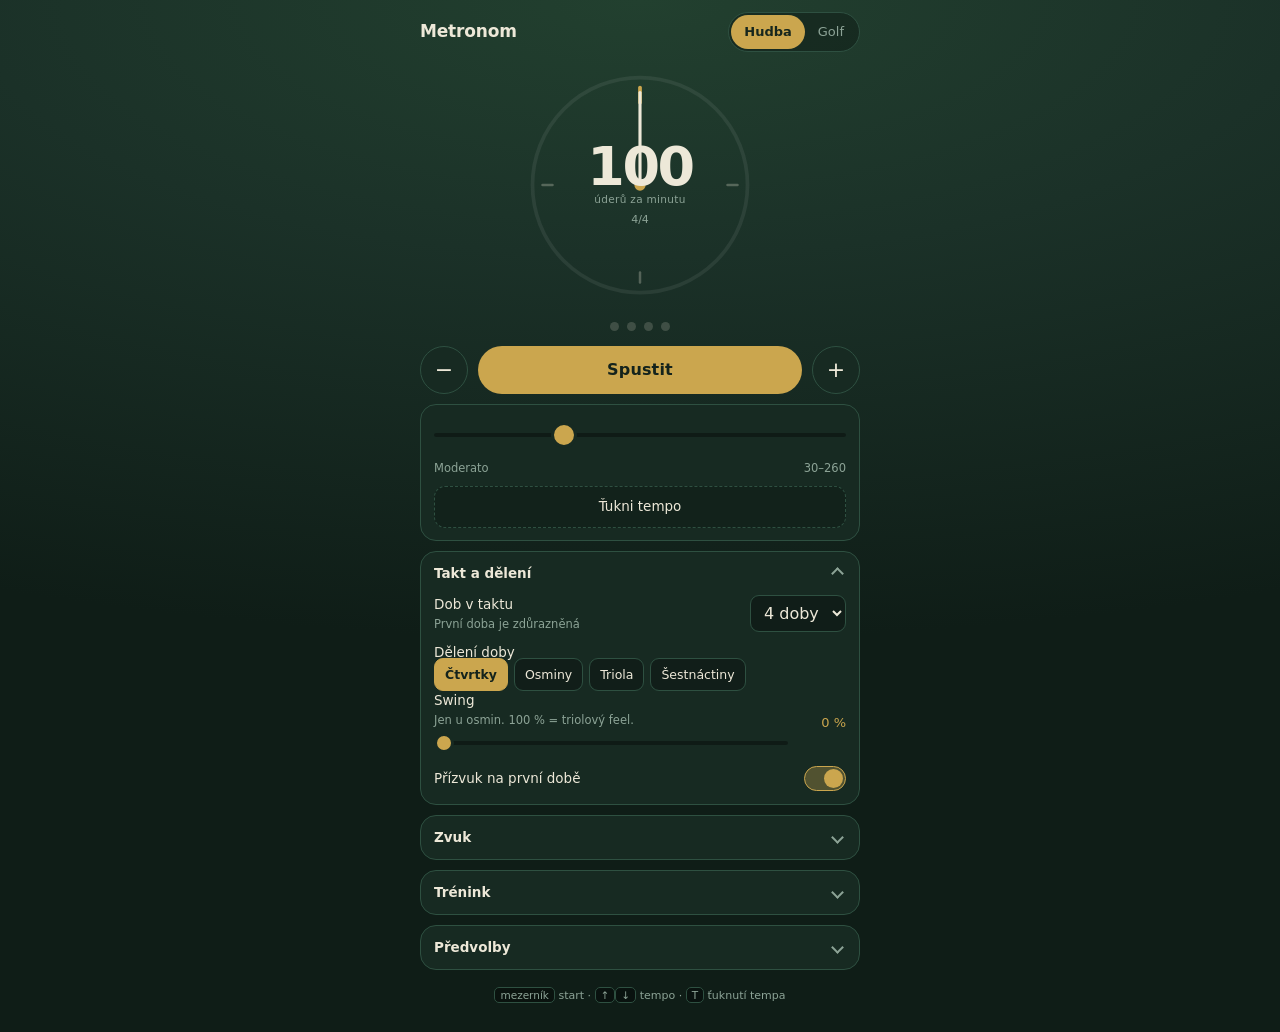
==== index.html @ b5449046 "Add files via upload" ====
<!DOCTYPE html>
<html lang="cs">
<head>
<meta charset="utf-8">
<meta name="viewport" content="width=device-width, initial-scale=1, viewport-fit=cover">
<meta name="theme-color" content="#0F1D17">
<title>Metronom · Hudba a golfový švih</title>

<!-- ulozeni na plochu iPhonu -->
<link rel="manifest" href="./manifest.webmanifest">
<meta name="mobile-web-app-capable" content="yes">
<meta name="apple-mobile-web-app-capable" content="yes">
<meta name="apple-mobile-web-app-status-bar-style" content="black-translucent">
<meta name="apple-mobile-web-app-title" content="Metronom">
<link rel="apple-touch-icon" href="./icon-180.png">
<link rel="icon" href="./icon-192.png" sizes="192x192">
<style>
:root{
  --bg:#0F1D17;
  --bg2:#1B3128;
  --panel:#172A22;
  --panel2:#1F382D;
  --edge:#2E5041;
  --bone:#EDE8D8;
  --muted:#8CA396;
  --brass:#CBA64E;
  --impact:#E2603A;
  --r:16px;
}
*{box-sizing:border-box;-webkit-tap-highlight-color:transparent}
html,body{margin:0;padding:0}
html{background:var(--bg);-webkit-text-size-adjust:100%}
body{
  min-height:100dvh;
  background-color:var(--bg);
  background-image:radial-gradient(130% 62% at 50% 0%, #22402F 0%, var(--bg2) 40%, var(--bg) 100%);
  background-repeat:no-repeat;
  color:var(--bone);
  font-family:"Avenir Next","Segoe UI",Inter,system-ui,-apple-system,sans-serif;
  font-size:15px;line-height:1.4;
  padding:max(12px, env(safe-area-inset-top)) 14px calc(28px + env(safe-area-inset-bottom));
}
main{max-width:440px;margin:0 auto}
h1{font-size:17px;font-weight:600;letter-spacing:-.01em;margin:0}
h2{font-size:14px;font-weight:600;margin:0}
p{margin:0}
button{font:inherit;color:inherit;border:0;background:none;cursor:pointer}
:focus-visible{outline:2px solid var(--brass);outline-offset:3px;border-radius:6px}
[hidden]{display:none !important}

/* header + mode switch */
header{display:flex;align-items:center;justify-content:space-between;gap:10px;margin-bottom:8px}
.modes{display:flex;background:rgba(0,0,0,.28);border:1px solid var(--edge);border-radius:999px;padding:2px}
.modes button{padding:7px 13px;min-height:34px;border-radius:999px;font-size:13px;color:var(--muted);transition:color .15s}
.modes button[aria-selected="true"]{background:var(--brass);color:#16261D;font-weight:600}

/* dial */
.dial{position:relative;width:min(58vw,232px);aspect-ratio:1/1;margin:0 auto}
.dial svg{position:absolute;inset:0;width:100%;height:100%;overflow:visible}
.readout{position:absolute;inset:0;display:flex;flex-direction:column;align-items:center;justify-content:center;text-align:center;gap:1px;padding:0 13%}
#bigNum{font-size:clamp(38px,12.5vw,54px);font-weight:700;letter-spacing:-.045em;line-height:.92;font-variant-numeric:tabular-nums}
#bigLabel{font-size:10.5px;color:var(--muted);letter-spacing:.03em;line-height:1.25}
#bigNote{font-size:11px;color:var(--muted);margin-top:5px;min-height:1.3em;font-variant-numeric:tabular-nums}
.ring-bg{fill:none;stroke:rgba(255,255,255,.07);stroke-width:3}
.ring-fill{fill:none;stroke:var(--brass);stroke-width:3;stroke-linecap:round;opacity:.85}
.tickline{stroke:rgba(237,232,216,.28);stroke-width:2;stroke-linecap:round}
.tickline.on{stroke:var(--brass);stroke-width:3}
.hand{stroke:var(--bone);stroke-width:2.5;stroke-linecap:round}
.hub{fill:var(--brass)}
.pulse{fill:var(--brass);opacity:0}
.pulse.hit{animation:flash .34s ease-out}
@keyframes flash{from{opacity:.20}to{opacity:0}}
@media (prefers-reduced-motion: reduce){.pulse.hit{animation:none}}

/* beat dots */
.dots{display:flex;justify-content:center;gap:8px;margin:12px 0 0;min-height:10px;flex-wrap:wrap}
.dot{width:9px;height:9px;border-radius:50%;background:rgba(237,232,216,.18);transition:background .08s,transform .08s}
.dot.on{background:var(--bone);transform:scale(1.3)}
.dot.first.on{background:var(--brass)}
.gdots{display:flex;justify-content:center;gap:16px;margin:12px 0 0}
.gdot{display:flex;flex-direction:column;align-items:center;gap:5px;font-size:10.5px;color:var(--muted)}
.gdot i{width:9px;height:9px;border-radius:50%;background:rgba(237,232,216,.18);transition:transform .08s,background .08s}
.gdot.on i{transform:scale(1.4)}
.gdot:nth-child(1).on i{background:var(--bone)}
.gdot:nth-child(2).on i{background:var(--brass)}
.gdot:nth-child(3).on i{background:var(--impact)}
.ratiobar{display:flex;height:5px;border-radius:99px;overflow:hidden;background:rgba(0,0,0,.3);margin:12px 0 0}
.ratiobar span:first-child{background:var(--brass)}
.ratiobar span:last-child{background:var(--impact)}

/* transport */
.transport{display:flex;align-items:center;gap:10px;margin:14px 0 0}
.step{flex:0 0 48px;height:48px;border-radius:50%;background:var(--panel);border:1px solid var(--edge);font-size:22px;display:flex;align-items:center;justify-content:center;line-height:1}
.step:active{background:var(--panel2)}
.play{flex:1;height:48px;border-radius:999px;background:var(--brass);color:#14231C;font-weight:700;font-size:16px;letter-spacing:.01em}
.play.on{background:var(--panel);color:var(--bone);border:1px solid var(--edge)}
.play:active{transform:scale(.985)}

/* controls */
.card{background:var(--panel);border:1px solid var(--edge);border-radius:var(--r);padding:12px 13px;margin-top:10px}
.row{display:flex;align-items:center;justify-content:space-between;gap:12px}
.row + .row{margin-top:11px}
.lbl{font-size:13.5px}
.hint{font-size:11.5px;color:var(--muted);margin-top:2px;line-height:1.3}
.val{font-size:13px;color:var(--brass);font-variant-numeric:tabular-nums;min-width:46px;text-align:right}
input[type=range]{-webkit-appearance:none;appearance:none;width:100%;height:24px;background:transparent;accent-color:var(--brass);margin:2px 0 0}
input[type=range]::-webkit-slider-runnable-track{height:4px;border-radius:99px;background:rgba(0,0,0,.35)}
input[type=range]::-webkit-slider-thumb{-webkit-appearance:none;width:20px;height:20px;border-radius:50%;background:var(--brass);margin-top:-8px;border:3px solid var(--panel)}
input[type=range]::-moz-range-track{height:4px;border-radius:99px;background:rgba(0,0,0,.35)}
input[type=range]::-moz-range-thumb{width:18px;height:18px;border:3px solid var(--panel);border-radius:50%;background:var(--brass)}
#bpmRange{height:32px}
#bpmRange::-webkit-slider-thumb{width:26px;height:26px;margin-top:-11px}
.stack{display:flex;flex-direction:column;gap:1px;flex:1;min-width:0}
select,input[type=text],input[type=number]{
  background:rgba(0,0,0,.3);border:1px solid var(--edge);color:var(--bone);
  border-radius:9px;padding:7px 9px;font:inherit;font-size:16px;max-width:148px
}
.tap{width:100%;height:42px;border-radius:11px;border:1px dashed var(--edge);background:rgba(0,0,0,.18);font-size:13.5px;color:var(--bone);margin-top:10px}
.tap:active{background:rgba(0,0,0,.35)}
.chips{display:flex;flex-wrap:wrap;gap:7px}
.chip{padding:7px 11px;border-radius:999px;background:rgba(0,0,0,.28);border:1px solid var(--edge);font-size:12.5px}
.chip.sel{background:var(--brass);color:#14231C;border-color:var(--brass);font-weight:600}
.chip .x{color:var(--muted);margin-left:6px}
.seg{display:flex;gap:6px;flex-wrap:wrap}
.seg button{padding:7px 10px;border-radius:9px;background:rgba(0,0,0,.28);border:1px solid var(--edge);font-size:12.5px}
.seg button[aria-pressed="true"]{background:var(--brass);color:#14231C;border-color:var(--brass);font-weight:600}
.sw::before{content:"";position:absolute;inset:-11px -10px}
.sw{position:relative;flex:0 0 42px;height:25px;border-radius:99px;background:rgba(0,0,0,.4);border:1px solid var(--edge);transition:background .15s}
.sw::after{content:"";position:absolute;top:2px;left:2px;width:19px;height:19px;border-radius:50%;background:var(--muted);transition:transform .15s,background .15s}
.sw[aria-pressed="true"]{background:rgba(203,166,78,.32);border-color:var(--brass)}
.sw[aria-pressed="true"]::after{transform:translateX(17px);background:var(--brass)}
details{background:var(--panel);border:1px solid var(--edge);border-radius:var(--r);margin-top:10px;overflow:hidden}
summary{list-style:none;padding:12px 13px;font-size:13.5px;font-weight:600;display:flex;align-items:center;justify-content:space-between;cursor:pointer}
summary::-webkit-details-marker{display:none}
summary::after{content:"";width:7px;height:7px;border-right:2px solid var(--muted);border-bottom:2px solid var(--muted);transform:rotate(45deg);margin-right:4px;transition:transform .2s}
details[open] summary::after{transform:rotate(-135deg)}
.body{padding:0 13px 13px}
footer{margin-top:18px;font-size:11px;color:var(--muted);line-height:1.5;text-align:center}
kbd{background:rgba(0,0,0,.35);border:1px solid var(--edge);border-radius:5px;padding:1px 5px;font-size:10.5px;font-family:inherit}

/* krátké displeje (iPhone SE/mini) */
@media (max-height:720px){
  .dial{width:min(50vw,190px)}
  #bigNum{font-size:clamp(34px,11vw,44px)}
  .transport{margin-top:12px}
  .step{flex:0 0 44px;height:44px;font-size:20px}
  .play{height:44px;font-size:15px}
}
@media (min-width:520px){
  .dial{width:250px}
}
</style>
</head>
<body>
<main>
  <header>
    <h1>Metronom</h1>
    <div class="modes" role="tablist" aria-label="Režim">
      <button id="mMusic" role="tab" aria-selected="true">Hudba</button>
      <button id="mGolf" role="tab" aria-selected="false">Golf</button>
    </div>
  </header>

  <div class="dial">
    <svg viewBox="0 0 200 200" aria-hidden="true">
      <circle class="pulse" id="pulse" cx="100" cy="100" r="96"></circle>
      <circle class="ring-bg" cx="100" cy="100" r="86"></circle>
      <path class="ring-fill" id="ringFill" d=""></path>
      <g id="ticks"></g>
      <line class="hand" id="hand" x1="100" y1="100" x2="100" y2="26"></line>
      <circle class="hub" cx="100" cy="100" r="4.5"></circle>
    </svg>
    <div class="readout">
      <div id="bigNum">100</div>
      <div id="bigLabel">úderů za minutu</div>
      <div id="bigNote"></div>
    </div>
  </div>

  <div class="dots" id="dots"></div>

  <div class="gdots" id="gdots" hidden>
    <div class="gdot" data-g="0"><i></i>Start</div>
    <div class="gdot" data-g="1"><i></i>Vrchol</div>
    <div class="gdot" data-g="2"><i></i>Úder</div>
  </div>
  <div class="ratiobar" id="ratiobar" hidden><span style="flex:3"></span><span style="flex:1"></span></div>

  <div class="transport">
    <button class="step" id="minus" aria-label="Zpomalit">−</button>
    <button class="play" id="play">Spustit</button>
    <button class="step" id="plus" aria-label="Zrychlit">+</button>
  </div>

  <!-- ============ HUDBA ============ -->
  <div id="musicPanel">
    <div class="card">
      <input type="range" id="bpmRange" min="30" max="260" value="100" aria-label="Tempo">
      <div class="row" style="margin-top:2px">
        <span class="hint" id="tempoName">Andante</span>
        <span class="hint">30–260</span>
      </div>
      <button class="tap" id="tapBtn">Ťukni tempo</button>
    </div>

    <details open>
      <summary>Takt a dělení</summary>
      <div class="body">
        <div class="row">
          <div class="stack"><span class="lbl">Dob v taktu</span><span class="hint">První doba je zdůrazněná</span></div>
          <select id="beats"></select>
        </div>
        <div class="row">
          <div class="stack"><span class="lbl">Dělení doby</span></div>
        </div>
        <div class="seg" id="subSeg" style="margin-top:-4px">
          <button data-sub="1" aria-pressed="true">Čtvrtky</button>
          <button data-sub="2" aria-pressed="false">Osminy</button>
          <button data-sub="3" aria-pressed="false">Triola</button>
          <button data-sub="4" aria-pressed="false">Šestnáctiny</button>
        </div>
        <div class="row">
          <div class="stack">
            <span class="lbl">Swing</span>
            <span class="hint">Jen u osmin. 100 % = triolový feel.</span>
            <input type="range" id="swing" min="0" max="100" value="0">
          </div>
          <span class="val" id="swingVal">0 %</span>
        </div>
        <div class="row">
          <div class="stack"><span class="lbl">Přízvuk na první době</span></div>
          <button class="sw" id="accent" aria-pressed="true" aria-label="Přízvuk"></button>
        </div>
      </div>
    </details>

    <details>
      <summary>Zvuk</summary>
      <div class="body">
        <div class="row">
          <div class="stack"><span class="lbl">Nástroj</span></div>
          <select id="sound">
            <option value="wood">Dřívko</option>
            <option value="beep">Pípnutí</option>
            <option value="tick">Tik</option>
            <option value="cowbell">Zvonec</option>
            <option value="puls">Měkký puls</option>
          <option value="tour">Tour tempo</option>
          </select>
        </div>
        <div class="row">
          <div class="stack"><span class="lbl">Hlasitost</span>
            <input type="range" id="vol" min="0" max="100" value="80"></div>
          <span class="val" id="volVal">80 %</span>
        </div>
        <div class="row">
          <div class="stack"><span class="lbl">Vibrace na dobu</span><span class="hint">Funguje jen na některých telefonech</span></div>
          <button class="sw" id="vibrate" aria-pressed="false" aria-label="Vibrace"></button>
        </div>
        <div class="row">
          <div class="stack"><span class="lbl">Nechat displej svítit</span></div>
          <button class="sw" id="wake" aria-pressed="true" aria-label="Displej"></button>
        </div>
      </div>
    </details>

    <details>
      <summary>Trénink</summary>
      <div class="body">
        <div class="row">
          <div class="stack"><span class="lbl">Postupné zrychlování</span>
            <span class="hint" id="trainerHint">+5 BPM každé 4 takty, max 180</span></div>
          <button class="sw" id="trainerOn" aria-pressed="false" aria-label="Zrychlování"></button>
        </div>
        <div class="row">
          <div class="stack"><span class="hint">Přidat BPM</span>
            <input type="range" id="trStep" min="1" max="20" value="5"></div>
          <span class="val" id="trStepVal">+5</span>
        </div>
        <div class="row">
          <div class="stack"><span class="hint">Po kolika taktech</span>
            <input type="range" id="trBars" min="1" max="16" value="4"></div>
          <span class="val" id="trBarsVal">4</span>
        </div>
        <div class="row">
          <div class="stack"><span class="hint">Strop tempa</span>
            <input type="range" id="trMax" min="40" max="260" value="180"></div>
          <span class="val" id="trMaxVal">180</span>
        </div>
        <hr style="border:0;border-top:1px solid var(--edge);margin:16px 0">
        <div class="row">
          <div class="stack"><span class="lbl">Tiché takty</span>
            <span class="hint" id="silHint">Zní 2 takty, pak 2 takty ticho</span></div>
          <button class="sw" id="silentOn" aria-pressed="false" aria-label="Tiché takty"></button>
        </div>
        <div class="row">
          <div class="stack"><span class="hint">Znějících taktů</span>
            <input type="range" id="silPlay" min="1" max="8" value="2"></div>
          <span class="val" id="silPlayVal">2</span>
        </div>
        <div class="row">
          <div class="stack"><span class="hint">Tichých taktů</span>
            <input type="range" id="silMute" min="1" max="8" value="2"></div>
          <span class="val" id="silMuteVal">2</span>
        </div>
        <hr style="border:0;border-top:1px solid var(--edge);margin:16px 0">
        <div class="row">
          <div class="stack"><span class="lbl">Nádech před startem</span>
            <span class="hint">Takty navíc, než se spustí trénink</span>
            <input type="range" id="countIn" min="0" max="4" value="0"></div>
          <span class="val" id="countInVal">0</span>
        </div>
      </div>
    </details>

    <details>
      <summary>Předvolby</summary>
      <div class="body">
        <div class="chips" id="musicPresets"></div>
        <div class="row" style="margin-top:14px">
          <input type="text" id="presetName" placeholder="Název předvolby" style="max-width:none;flex:1">
          <button class="chip" id="savePreset">Uložit</button>
        </div>
        <p class="hint" id="storeHint" style="margin-top:10px"></p>
      </div>
    </details>
  </div>

  <!-- ============ GOLF ============ -->
  <div id="golfPanel" hidden>
    <div class="card">
      <p class="hint" style="margin-bottom:12px">
        Tři tóny: <b style="color:var(--bone)">start</b> nápřahu, <b style="color:var(--brass)">vrchol</b> a <b style="color:var(--impact)">úder</b> do míčku.
        Hráči na PGA Tour drží poměr nápřahu k dopadu zhruba 3:1 — čísla níž jsou snímky z videa při 30 fps.
      </p>
      <div class="seg" id="golfPresets"></div>
    </div>

    <div class="card">
      <div class="row">
        <div class="stack"><span class="lbl">Poměr nápřah : dopad</span>
          <span class="hint">3:1 na plný švih, 2:1 na krátkou hru</span></div>
        <select id="gRatio">
          <option value="3">3 : 1</option>
          <option value="2.5">2,5 : 1</option>
          <option value="2">2 : 1</option>
          <option value="1.733">1,73 : 1 — jako v ukázce</option>
        </select>
      </div>
      <div class="row">
        <div class="stack"><span class="lbl">Délka nápřahu</span>
          <span class="hint">Ve snímcích při 30 fps</span>
          <input type="range" id="gBack" min="12" max="36" value="24"></div>
        <span class="val" id="gBackVal">24</span>
      </div>
      <div class="row">
        <div class="stack"><span class="lbl">Pauza mezi švihy</span>
          <input type="range" id="gGap" min="6" max="60" value="14"></div>
        <span class="val" id="gGapVal">1,4 s</span>
      </div>
      <div class="row">
        <div class="stack"><span class="lbl">Dva tiky před švihem</span>
          <span class="hint">Ať víš, že to za chvíli jede</span></div>
        <button class="sw" id="gPrep" aria-pressed="false" aria-label="Tiky před švihem"></button>
      </div>
      <div class="row">
        <div class="stack"><span class="lbl">Hlasitost</span>
          <input type="range" id="gVol" min="0" max="100" value="85"></div>
        <span class="val" id="gVolVal">85 %</span>
      </div>
    </div>

    <div class="card">
      <div class="row">
        <div class="stack"><span class="lbl">Odswihnuto</span><span class="hint">Počítadlo opakování</span></div>
        <span class="val" id="repCount" style="font-size:20px">0</span>
      </div>
      <button class="tap" id="resetReps" style="margin-top:12px">Vynulovat počítadlo</button>
    </div>
  </div>

  <footer>
    <kbd>mezerník</kbd> start · <kbd>↑</kbd><kbd>↓</kbd> tempo · <kbd>T</kbd> ťuknutí tempa
  </footer>
</main>

<script>
"use strict";

/* ---------------- stav ---------------- */
const S = {
  mode:"music",
  bpm:100, beats:4, sub:1, swing:0, accent:true,
  sound:"wood", volume:.8, vibrate:false, wake:true,
  trainerOn:false, trStep:5, trBars:4, trMax:180,
  silentOn:false, silPlay:2, silMute:2, countIn:0,
  golf:{ back:24, ratio:3, gap:1.4, prep:false, volume:.85 }
};

const $ = id => document.getElementById(id);

/* ---------------- úložiště (s pádem do paměti) ---------------- */
const mem = {};
let storagePersistent = false;
const store = {
  async get(k){
    try{ const r = await window.storage.get(k); storagePersistent = true; return r ? JSON.parse(r.value) : null; }
    catch(e){ return (k in mem) ? mem[k] : null; }
  },
  async set(k,v){
    try{ await window.storage.set(k, JSON.stringify(v)); storagePersistent = true; }
    catch(e){ mem[k] = v; }
  }
};

/* ---------------- audio ---------------- */
let ctx=null, master=null, noiseBuf=null;
function ensureAudio(){
  if(!ctx){
    const AC = window.AudioContext || window.webkitAudioContext;
    ctx = new AC();
    master = ctx.createGain();
    master.gain.value = 1;
    master.connect(ctx.destination);
  }
  if(ctx.state === "suspended") ctx.resume();
}
function getNoise(){
  if(noiseBuf) return noiseBuf;
  const len = Math.floor(ctx.sampleRate * .3);
  noiseBuf = ctx.createBuffer(1, len, ctx.sampleRate);
  const d = noiseBuf.getChannelData(0);
  for(let i=0;i<len;i++) d[i] = Math.random()*2-1;
  return noiseBuf;
}
function voice(t, o){
  const gain = o.gain;
  if(gain <= 0.0005) return;
  if(o.freq){
    const g = ctx.createGain();
    g.gain.setValueAtTime(0.0001, t);
    g.gain.exponentialRampToValueAtTime(gain, t + .004);
    g.gain.exponentialRampToValueAtTime(0.0001, t + o.dur);
    g.connect(master);
    const osc = ctx.createOscillator();
    osc.type = o.type || "sine";
    osc.frequency.setValueAtTime(o.freq, t);
    if(o.bend) osc.frequency.exponentialRampToValueAtTime(o.freq*o.bend, t + o.dur);
    osc.connect(g); osc.start(t); osc.stop(t + o.dur + .03);
    if(o.freq2){
      const o2 = ctx.createOscillator();
      o2.type = o.type || "sine";
      o2.frequency.setValueAtTime(o.freq2, t);
      o2.connect(g); o2.start(t); o2.stop(t + o.dur + .03);
    }
  }
  if(o.click){
    const n = ctx.createBufferSource(); n.buffer = getNoise();
    const bp = ctx.createBiquadFilter();
    bp.type = "bandpass"; bp.frequency.value = o.clickFreq || 2000; bp.Q.value = o.q || 5;
    const ng = ctx.createGain();
    ng.gain.setValueAtTime(gain * o.click, t);
    ng.gain.exponentialRampToValueAtTime(0.0001, t + (o.clickDur || .03));
    n.connect(bp); bp.connect(ng); ng.connect(master);
    n.start(t); n.stop(t + .09);
  }
}
/* Tour Tempo tóny: C4 / Eb4 / F4 — spektrum i obálka změřené z nahrávky */
const TT = {C4:261.6, Eb4:311.1, F4:349.2};
const KITS = {
  wood:{
    accent:{freq:1500,dur:.055,type:"triangle",click:.85,clickFreq:2400,q:4},
    beat:  {freq:1050,dur:.05, type:"triangle",click:.6, clickFreq:1700,q:4},
    sub:   {freq:1050,dur:.028,type:"triangle",click:.28,clickFreq:1700,q:4}
  },
  beep:{
    accent:{freq:1760,dur:.075,type:"sine",click:0},
    beat:  {freq:1175,dur:.06, type:"sine",click:0},
    sub:   {freq:1175,dur:.035,type:"sine",click:0}
  },
  tick:{
    accent:{dur:.03,click:1.6,clickFreq:6000,q:2,clickDur:.035},
    beat:  {dur:.03,click:1.1,clickFreq:4200,q:2,clickDur:.03},
    sub:   {dur:.02,click:.5, clickFreq:4200,q:2,clickDur:.02}
  },
  cowbell:{
    accent:{freq:835,freq2:560,dur:.10,type:"square",click:.2,clickFreq:3000},
    beat:  {freq:660,freq2:445,dur:.08,type:"square",click:.12,clickFreq:3000},
    sub:   {freq:660,freq2:445,dur:.035,type:"square",click:0}
  },
  puls:{
    accent:{freq:220,dur:.13,type:"sine",bend:.7,click:.15,clickFreq:900},
    beat:  {freq:165,dur:.11,type:"sine",bend:.75,click:0},
    sub:   {freq:165,dur:.05,type:"sine",click:0}
  }
};
const LEVEL_GAIN = {accent:1, beat:.62, sub:.3};
const TT_LEVEL = {accent:{f:TT.F4,g:1}, beat:{f:TT.C4,g:.8}, sub:{f:TT.Eb4,g:.34,d:.16}};
function playTick(level, t){
  if(S.sound === "tour"){
    const p = TT_LEVEL[level];
    tourTone(t, p.f, p.g * S.volume, p.d);
    return;
  }
  const kit = KITS[S.sound] || KITS.wood;
  const p = Object.assign({}, kit[level]);
  p.gain = LEVEL_GAIN[level] * S.volume;
  voice(t, p);
}
const TT_DUR = .32;
let ttWave = null, ttCurveCache = {};
function getTtWave(){
  if(ttWave) return ttWave;
  const amps = [0, 1, .35, .16, .07, .07, .06, .09, .02];
  const real = new Float32Array(amps.length), imag = new Float32Array(amps.length);
  for(let i=0;i<amps.length;i++) imag[i] = amps[i];
  ttWave = ctx.createPeriodicWave(real, imag, {disableNormalization:false});
  return ttWave;
}
function ttCurve(gain){
  const key = gain.toFixed(3);
  if(ttCurveCache[key]) return ttCurveCache[key];
  const N = 160, a = new Float32Array(N);
  for(let i=0;i<N;i++){
    const t = i/(N-1)*TT_DUR;
    const v = t < .003 ? t/.003 : Math.exp(-Math.pow(t/.135, 2.2));
    a[i] = v * gain;
  }
  a[N-1] = 0;
  ttCurveCache[key] = a;
  return a;
}
function tourTone(t, f0, gain, dur){
  if(gain <= .0005) return;
  const d = dur || TT_DUR;
  const g = ctx.createGain(); g.connect(master);
  g.gain.setValueCurveAtTime(ttCurve(gain), t, d);
  const o = ctx.createOscillator();
  o.setPeriodicWave(getTtWave());
  o.frequency.setValueAtTime(f0, t);
  o.connect(g); o.start(t); o.stop(t + d + .02);
}
const GOLF_TONES = {
  address:{f:TT.C4,  g:.78},
  top:    {f:TT.Eb4, g:.95},
  impact: {f:TT.F4,  g:1},
  prep:   {f:TT.C4,  g:.22, d:.14}
};
function playGolf(name, t){
  if(t <= ctx.currentTime) return;
  const p = GOLF_TONES[name];
  tourTone(t, p.f, p.g * S.golf.volume, p.d);
}

/* ---------------- plánovač ---------------- */
const LOOKAHEAD = .14, TIMER_MS = 25;
let running=false, timer=null;
let nextTime=0, pos={bar:0,beat:0,sub:0}, visQ=[];
let repCount=0, nextRep=0;

function effBar(){ return pos.bar - S.countIn; }
function isMuted(){
  const e = effBar();
  if(e < 0) return false;
  if(!S.silentOn) return false;
  const cycle = S.silPlay + S.silMute;
  return (e % cycle) >= S.silPlay;
}
function scheduleMusic(){
  while(nextTime < ctx.currentTime + LOOKAHEAD){
    const beatDur = 60 / S.bpm;
    const n = S.sub;
    const swingOn = (n === 2 && S.swing > 0);
    const f = .5 + (S.swing/100) * (2/3 - .5);

    let subPhase;
    if(swingOn) subPhase = pos.sub === 0 ? 0 : f;
    else subPhase = pos.sub / n;

    let dur;
    if(swingOn) dur = beatDur * (pos.sub === 0 ? f : 1 - f);
    else dur = beatDur / n;

    const level = pos.sub !== 0 ? "sub"
                : (pos.beat === 0 && S.accent) ? "accent" : "beat";

    if(!isMuted()) playTick(level, nextTime);

    const barDur = beatDur * S.beats;
    visQ.push({
      t: nextTime,
      phase: (pos.beat + subPhase) / S.beats,
      span: dur / barDur,
      beat: pos.beat, level,
      hit: pos.sub === 0 && !isMuted()
    });

    nextTime += dur;
    pos.sub++;
    if(pos.sub >= n){ pos.sub = 0; pos.beat++; }
    if(pos.beat >= S.beats){
      pos.beat = 0; pos.bar++;
      if(S.trainerOn && effBar() > 0 && effBar() % S.trBars === 0 && S.bpm < S.trMax){
        setBpm(Math.min(S.trMax, S.bpm + S.trStep));
      }
    }
  }
}
function golfTimes(){
  const back = S.golf.back / 30;
  return { back, down: back / S.golf.ratio };
}
function scheduleGolf(){
  while(nextRep < ctx.currentTime + LOOKAHEAD){
    const {back, down} = golfTimes();
    const t0 = nextRep;
    if(S.golf.prep && S.golf.gap >= 1.4){
      playGolf("prep", t0 - 1.0);
      playGolf("prep", t0 - .5);
    }
    playGolf("address", t0);
    playGolf("top", t0 + back);
    playGolf("impact", t0 + back + down);
    visQ.push({golf:true, t:t0, back, down});
    nextRep = t0 + back + down + S.golf.gap;
  }
}
function tickLoop(){
  if(!running) return;
  if(S.mode === "music") scheduleMusic(); else scheduleGolf();
}

/* ---------------- start / stop ---------------- */
let wakeSentinel = null;
async function requestWake(){
  if(!S.wake || !navigator.wakeLock) return;
  try{ wakeSentinel = await navigator.wakeLock.request("screen"); }catch(e){}
}
function releaseWake(){ if(wakeSentinel){ try{ wakeSentinel.release(); }catch(e){} wakeSentinel = null; } }

function start(){
  ensureAudio();
  running = true;
  visQ = [];
  const lead = .25;
  if(S.mode === "music"){
    pos = {bar:0, beat:0, sub:0};
    nextTime = ctx.currentTime + lead;
  }else{
    nextRep = ctx.currentTime + lead + (S.golf.prep && S.golf.gap >= 1.4 ? 1.2 : 0);
  }
  timer = setInterval(tickLoop, TIMER_MS);
  tickLoop();
  $("play").textContent = "Zastavit";
  $("play").classList.add("on");
  requestWake();
}
function stop(){
  running = false;
  clearInterval(timer); timer = null;
  visQ = [];
  $("play").textContent = "Spustit";
  $("play").classList.remove("on");
  releaseWake();
  document.querySelectorAll(".dot").forEach(d => d.classList.remove("on"));
  document.querySelectorAll(".gdot").forEach(d => d.classList.remove("on"));
  $("ringFill").setAttribute("d","");
  setHand(S.mode === "golf" ? 180 : 0);
}
function toggle(){ running ? stop() : start(); }

/* ---------------- vizuál ---------------- */
function polar(cx,cy,r,a){
  const rad = a * Math.PI/180;
  return [cx + r*Math.sin(rad), cy - r*Math.cos(rad)];
}
function arcPath(r, a0, a1){
  if(Math.abs(a1-a0) < .3) return "";
  const [x0,y0] = polar(100,100,r,a0);
  const [x1,y1] = polar(100,100,r,a1);
  const d = a1 - a0;
  return `M${x0.toFixed(2)} ${y0.toFixed(2)} A${r} ${r} 0 ${Math.abs(d)>180?1:0} ${d>=0?1:0} ${x1.toFixed(2)} ${y1.toFixed(2)}`;
}
function setHand(angle){
  $("hand").setAttribute("transform", `rotate(${angle.toFixed(2)} 100 100)`);
}
function buildTicks(){
  const g = $("ticks");
  g.innerHTML = "";
  const marks = S.mode === "golf" ? [180, -10] : Array.from({length:S.beats}, (_,i) => i*360/S.beats);
  marks.forEach((a,i) => {
    const [x1,y1] = polar(100,100,78,a);
    const [x2,y2] = polar(100,100, (S.mode==="music" && i===0) ? 66 : 70, a);
    const l = document.createElementNS("http://www.w3.org/2000/svg","line");
    l.setAttribute("x1",x1.toFixed(2)); l.setAttribute("y1",y1.toFixed(2));
    l.setAttribute("x2",x2.toFixed(2)); l.setAttribute("y2",y2.toFixed(2));
    l.setAttribute("class", "tickline" + ((S.mode==="music" && i===0) ? " on" : ""));
    g.appendChild(l);
  });
}
function buildDots(){
  const d = $("dots");
  d.innerHTML = "";
  if(S.mode === "golf"){ d.hidden = true; return; }
  d.hidden = false;
  for(let i=0;i<S.beats;i++){
    const s = document.createElement("span");
    s.className = "dot" + (i===0 ? " first" : "");
    d.appendChild(s);
  }
}
function flash(){
  const p = $("pulse");
  p.classList.remove("hit");
  void p.offsetWidth;
  p.classList.add("hit");
}
let lastVis = null;
function frame(){
  requestAnimationFrame(frame);
  if(!running || !ctx) return;
  const now = ctx.currentTime;

  while(visQ.length > 1 && visQ[1].t <= now) visQ.shift();
  const ev = visQ[0];
  if(!ev) return;

  if(ev !== lastVis && ev.t <= now){
    lastVis = ev;
    if(!ev.golf){
      document.querySelectorAll(".dot").forEach((d,i) => d.classList.toggle("on", i === ev.beat));
      if(ev.hit){
        if(ev.level !== "sub") flash();
        if(S.vibrate && navigator.vibrate) navigator.vibrate(ev.level === "accent" ? 26 : 14);
      }
    }
  }

  if(ev.golf){
    const {back, down} = ev;
    let ang = 180, stage = -1;
    if(now >= ev.t && now < ev.t + back){
      stage = 0; ang = 180 - 190 * ((now - ev.t)/back);
    }else if(now >= ev.t + back && now < ev.t + back + down){
      stage = 1; ang = -10 + 190 * ((now - ev.t - back)/down);
    }else if(now >= ev.t + back + down){
      stage = 2; ang = 180;
    }
    setHand(ang);
    $("ringFill").setAttribute("d", stage < 0 ? "" : arcPath(86, 180, ang));
    document.querySelectorAll(".gdot").forEach((d,i) => {
      const on = (i===0 && stage===0 && now-ev.t < .18) ||
                 (i===1 && stage===1 && now-(ev.t+back) < .18) ||
                 (i===2 && stage===2 && now-(ev.t+back+down) < .18);
      d.classList.toggle("on", on);
    });
    if(stage === 2 && !ev.counted){
      ev.counted = true; repCount++; $("repCount").textContent = repCount;
      flash();
      if(S.vibrate && navigator.vibrate) navigator.vibrate(20);
    }
  }else{
    const barDur = (60 / S.bpm) * S.beats;
    const p = Math.min(1, ev.phase + Math.max(0, now - ev.t) / barDur);
    const ang = Math.min(359.5, p * 360);
    setHand(ang);
    $("ringFill").setAttribute("d", arcPath(86, 0, ang));
  }
}
requestAnimationFrame(frame);

/* ---------------- popisky ---------------- */
const TEMPI = [[40,"Largo"],[60,"Larghetto"],[66,"Adagio"],[76,"Andante"],[108,"Moderato"],[120,"Allegro"],[168,"Vivace"],[200,"Presto"],[999,"Prestissimo"]];
function tempoName(b){ for(const [max,n] of TEMPI) if(b < max) return n; return ""; }
function fmt(n, d){ return n.toFixed(d).replace(".", ","); }

function refresh(){
  if(S.mode === "music"){
    $("bigNum").textContent = S.bpm;
    $("bigLabel").textContent = "úderů za minutu";
    const bits = [`${S.beats}/4`];
    if(S.sub > 1) bits.push(["","","osminy","triola","šestnáctiny"][S.sub]);
    if(S.trainerOn) bits.push(`→ ${S.trMax}`);
    $("bigNote").textContent = bits.join(" · ");
    $("tempoName").textContent = tempoName(S.bpm);
  }else{
    const {back, down} = golfTimes();
    $("bigNum").textContent = `${S.golf.back}/${Math.round(S.golf.back/S.golf.ratio)}`;
    $("bigLabel").textContent = "snímků · " + (RATIO_LABEL[S.golf.ratio] || "vlastní");
    $("bigNote").textContent = `${fmt(back,2)} s + ${fmt(down,2)} s = ${fmt(back+down,2)} s`;
    $("ratiobar").children[0].style.flex = S.golf.ratio;
    $("ratiobar").children[1].style.flex = 1;
  }
}
function setBpm(v){
  S.bpm = Math.max(30, Math.min(260, Math.round(v)));
  $("bpmRange").value = S.bpm;
  refresh();
}

/* ---------------- režimy ---------------- */
function setMode(m){
  const wasRunning = running;
  if(running) stop();
  S.mode = m;
  $("mMusic").setAttribute("aria-selected", m==="music");
  $("mGolf").setAttribute("aria-selected", m==="golf");
  $("musicPanel").hidden = m !== "music";
  $("golfPanel").hidden = m !== "golf";
  $("gdots").hidden = m !== "golf";
  $("ratiobar").hidden = m !== "golf";
  $("minus").hidden = m === "golf";
  $("plus").hidden = m === "golf";
  buildTicks(); buildDots(); refresh();
  $("ringFill").setAttribute("d","");
  setHand(m === "golf" ? 180 : 0);
  if(wasRunning) start();
}
$("mMusic").onclick = () => setMode("music");
$("mGolf").onclick = () => setMode("golf");

/* ---------------- ovládání ---------------- */
$("play").onclick = toggle;

function holdable(el, fn){
  let t1=null, t2=null;
  const go = () => { fn(); };
  const down = e => { e.preventDefault(); go(); t1 = setTimeout(() => { t2 = setInterval(go, 70); }, 420); };
  const up = () => { clearTimeout(t1); clearInterval(t2); };
  el.addEventListener("pointerdown", down);
  ["pointerup","pointerleave","pointercancel"].forEach(ev => el.addEventListener(ev, up));
}
holdable($("minus"), () => setBpm(S.bpm - 1));
holdable($("plus"),  () => setBpm(S.bpm + 1));
$("bpmRange").addEventListener("input", e => setBpm(+e.target.value));

/* tap tempo */
let taps = [];
$("tapBtn").onclick = () => {
  const now = performance.now();
  if(taps.length && now - taps[taps.length-1] > 2400) taps = [];
  taps.push(now);
  if(taps.length > 5) taps.shift();
  if(taps.length >= 2){
    const gaps = [];
    for(let i=1;i<taps.length;i++) gaps.push(taps[i]-taps[i-1]);
    const avg = gaps.reduce((a,b)=>a+b,0)/gaps.length;
    setBpm(60000/avg);
    $("tapBtn").textContent = `${S.bpm} BPM — ťukej dál`;
  }else{
    $("tapBtn").textContent = "Ťukej dál…";
  }
  clearTimeout($("tapBtn")._t);
  $("tapBtn")._t = setTimeout(() => { $("tapBtn").textContent = "Ťukni tempo"; taps = []; }, 2600);
};

/* takt */
const beatsSel = $("beats");
for(let i=1;i<=12;i++){
  const o = document.createElement("option");
  o.value = i; o.textContent = i + (i===1?" doba":i<5?" doby":" dob");
  beatsSel.appendChild(o);
}
beatsSel.value = 4;
beatsSel.onchange = e => { S.beats = +e.target.value; buildTicks(); buildDots(); refresh(); };

$("subSeg").onclick = e => {
  const b = e.target.closest("button"); if(!b) return;
  S.sub = +b.dataset.sub;
  [...$("subSeg").children].forEach(x => x.setAttribute("aria-pressed", x === b));
  refresh();
};
function bindRange(id, valId, apply, fmtFn){
  const el = $(id);
  el.addEventListener("input", e => {
    apply(+e.target.value);
    if(valId) $(valId).textContent = fmtFn ? fmtFn(+e.target.value) : e.target.value;
    refresh(); updateHints();
  });
}
bindRange("swing","swingVal", v => S.swing = v, v => v + " %");
bindRange("vol","volVal", v => S.volume = v/100, v => v + " %");
bindRange("trStep","trStepVal", v => S.trStep = v, v => "+" + v);
bindRange("trBars","trBarsVal", v => S.trBars = v);
bindRange("trMax","trMaxVal", v => S.trMax = v);
bindRange("silPlay","silPlayVal", v => S.silPlay = v);
bindRange("silMute","silMuteVal", v => S.silMute = v);
bindRange("countIn","countInVal", v => S.countIn = v);

function bindSwitch(id, apply){
  const el = $(id);
  el.onclick = () => {
    const next = el.getAttribute("aria-pressed") !== "true";
    el.setAttribute("aria-pressed", next);
    apply(next); refresh(); updateHints();
  };
}
bindSwitch("accent", v => S.accent = v);
bindSwitch("vibrate", v => S.vibrate = v);
bindSwitch("wake", v => { S.wake = v; if(!v) releaseWake(); else if(running) requestWake(); });
bindSwitch("trainerOn", v => S.trainerOn = v);
bindSwitch("silentOn", v => S.silentOn = v);
bindSwitch("gPrep", v => S.golf.prep = v);

$("sound").onchange = e => {
  S.sound = e.target.value;
  if(ctx) playTick("beat", ctx.currentTime + .02);
};
function updateHints(){
  $("trainerHint").textContent = `+${S.trStep} BPM každé ${S.trBars} takty, max ${S.trMax}`;
  $("silHint").textContent = `Zní ${S.silPlay} takty, pak ${S.silMute} takty ticho`;
}

/* golf ovládání */
bindRange("gBack","gBackVal", v => S.golf.back = v);
bindRange("gGap","gGapVal", v => S.golf.gap = v/10, v => fmt(v/10,1) + " s");
bindRange("gVol","gVolVal", v => S.golf.volume = v/100, v => v + " %");
$("gRatio").onchange = e => { S.golf.ratio = +e.target.value; renderGolfPresets(); refresh(); };
$("resetReps").onclick = () => { repCount = 0; $("repCount").textContent = "0"; };

const RATIO_LABEL = {3:"3:1", 2.5:"2,5:1", 2:"2:1", 1.733:"1,73:1"};
const GOLF_PRESETS = [
  {g:"Plná hra — poměr 3:1"},
  {b:18, r:3, name:"18/6",  note:"explozivní"},
  {b:21, r:3, name:"21/7",  note:"velmi rychlé"},
  {b:24, r:3, name:"24/8",  note:"rychlé"},
  {b:27, r:3, name:"27/9",  note:"svižné"},
  {b:30, r:3, name:"30/10", note:"pomalejší"},
  {b:33, r:3, name:"33/11", note:"hranice"},
  {g:"Krátká hra a putt — poměr 2:1"},
  {b:14, r:2, name:"14/7",  note:""},
  {b:16, r:2, name:"16/8",  note:""},
  {b:18, r:2, name:"18/9",  note:""},
  {b:20, r:2, name:"20/10", note:""},
  {b:22, r:2, name:"22/11", note:""},
  {g:"Podle videa na YouTube"},
  {b:24, r:1.733, name:"24/14", note:"poměr 1,73:1"}
];
function renderGolfPresets(){
  const box = $("golfPresets");
  box.innerHTML = "";
  GOLF_PRESETS.forEach(p => {
    if(p.g){
      const h = document.createElement("span");
      h.className = "hint";
      h.style.cssText = "width:100%;margin:6px 0 -2px";
      h.textContent = p.g;
      box.appendChild(h);
      return;
    }
    const b = document.createElement("button");
    b.innerHTML = p.note ? `${p.name}<span class="x" style="margin-left:6px">${p.note}</span>` : p.name;
    b.setAttribute("aria-pressed", S.golf.back === p.b && S.golf.ratio === p.r);
    b.onclick = () => {
      S.golf.back = p.b; S.golf.ratio = p.r;
      $("gBack").value = p.b; $("gBackVal").textContent = p.b;
      $("gRatio").value = p.r;
      renderGolfPresets(); refresh();
    };
    box.appendChild(b);
  });
}
renderGolfPresets();

/* ---------------- předvolby (hudba) ---------------- */
const BUILTIN = [
  {name:"Rozehřátí 60", st:{bpm:60,beats:4,sub:1,swing:0}},
  {name:"Pochod 120", st:{bpm:120,beats:4,sub:1,swing:0}},
  {name:"Valčík 150", st:{bpm:150,beats:3,sub:1,swing:0}},
  {name:"Osminy 84", st:{bpm:84,beats:4,sub:2,swing:0}},
  {name:"Swing 132", st:{bpm:132,beats:4,sub:2,swing:70}},
  {name:"Šestnáctiny 72", st:{bpm:72,beats:4,sub:4,swing:0}},
  {name:"Sedmičkový 7/4", st:{bpm:110,beats:7,sub:1,swing:0}}
];
let userPresets = [];
function applyPreset(st){
  Object.assign(S, st);
  $("bpmRange").value = S.bpm;
  beatsSel.value = S.beats;
  $("swing").value = S.swing; $("swingVal").textContent = S.swing + " %";
  [...$("subSeg").children].forEach(x => x.setAttribute("aria-pressed", +x.dataset.sub === S.sub));
  buildTicks(); buildDots(); refresh();
}
function renderPresets(){
  const box = $("musicPresets");
  box.innerHTML = "";
  BUILTIN.concat(userPresets).forEach((p, i) => {
    const b = document.createElement("button");
    b.className = "chip";
    b.textContent = p.name;
    b.onclick = () => applyPreset(p.st);
    if(i >= BUILTIN.length){
      const x = document.createElement("span");
      x.className = "x"; x.textContent = "×";
      x.onclick = ev => {
        ev.stopPropagation();
        userPresets.splice(i - BUILTIN.length, 1);
        store.set("presets", userPresets); renderPresets();
      };
      b.appendChild(x);
    }
    box.appendChild(b);
  });
}
$("savePreset").onclick = async () => {
  const name = ($("presetName").value || "").trim() || `${S.bpm} · ${S.beats}/4`;
  userPresets.push({name, st:{bpm:S.bpm, beats:S.beats, sub:S.sub, swing:S.swing}});
  $("presetName").value = "";
  await store.set("presets", userPresets);
  renderPresets(); updateStoreHint();
};
function updateStoreHint(){
  $("storeHint").textContent = storagePersistent
    ? "Vlastní předvolby se ukládají napořád."
    : "Vlastní předvolby platí jen do zavření stránky.";
}

/* ---------------- klávesnice ---------------- */
document.addEventListener("keydown", e => {
  if(/^(INPUT|SELECT|TEXTAREA)$/.test(e.target.tagName)) return;
  if(e.code === "Space"){ e.preventDefault(); toggle(); }
  else if(e.key === "ArrowUp"){ e.preventDefault(); setBpm(S.bpm + 1); }
  else if(e.key === "ArrowDown"){ e.preventDefault(); setBpm(S.bpm - 1); }
  else if(e.key === "ArrowRight"){ e.preventDefault(); setBpm(S.bpm + 5); }
  else if(e.key === "ArrowLeft"){ e.preventDefault(); setBpm(S.bpm - 5); }
  else if(e.key.toLowerCase() === "t"){ $("tapBtn").click(); }
});
document.addEventListener("visibilitychange", () => {
  if(document.visibilityState === "visible" && running) requestWake();
});

/* ---------------- offline ---------------- */
if("serviceWorker" in navigator && location.protocol === "https:"){
  window.addEventListener("load", () => {
    navigator.serviceWorker.register("./sw.js").catch(() => {});
  });
}
/* v rezimu z plochy nechceme gumove posouvani ani zoom dvojitym tapem */
if(window.matchMedia("(display-mode: standalone)").matches || navigator.standalone){
  document.documentElement.style.overscrollBehaviorY = "none";
}
document.addEventListener("gesturestart", e => e.preventDefault());

/* ---------------- start ---------------- */
(async function init(){
  buildTicks(); buildDots(); updateHints(); refresh(); setHand(0);
  const saved = await store.get("presets");
  if(Array.isArray(saved)) userPresets = saved;
  renderPresets(); updateStoreHint();
})();
</script>
</body>
</html>
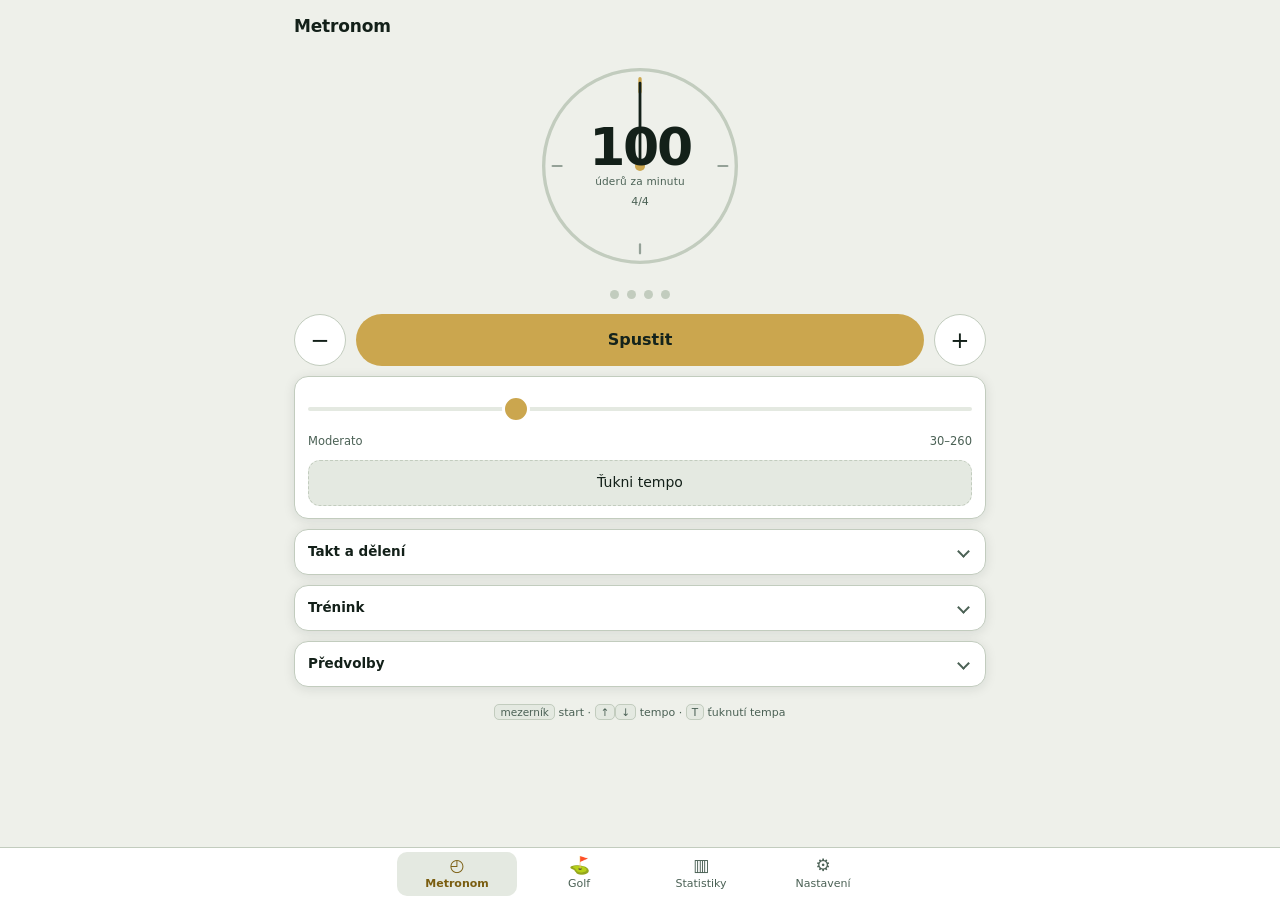
==== commit d06ac4a2: "Add files via upload" ====
--- a/index.html
+++ b/index.html
@@ -1,265 +1,96 @@
-<!DOCTYPE html>
+<!doctype html>
 <html lang="cs">
 <head>
 <meta charset="utf-8">
 <meta name="viewport" content="width=device-width, initial-scale=1, viewport-fit=cover">
-<meta name="theme-color" content="#0F1D17">
-<title>Metronom · Hudba a golfový švih</title>
-
-<!-- ulozeni na plochu iPhonu -->
-<link rel="manifest" href="./manifest.webmanifest">
+<title>Metronom + Tour Tempo</title>
+<meta name="description" content="Metronom pro hudbu a trenažér tempa golfového švihu. Funguje offline, data zůstávají v telefonu.">
+<meta name="theme-color" content="#0F1D17" media="(prefers-color-scheme: dark)">
+<meta name="theme-color" content="#EEF0EA" media="(prefers-color-scheme: light)">
+<link rel="manifest" href="manifest.webmanifest">
+<link rel="icon" href="icons/favicon-32.png" sizes="32x32">
+<link rel="apple-touch-icon" href="icons/apple-touch-icon.png">
+<meta name="apple-mobile-web-app-capable" content="yes">
 <meta name="mobile-web-app-capable" content="yes">
-<meta name="apple-mobile-web-app-capable" content="yes">
-<meta name="apple-mobile-web-app-status-bar-style" content="black-translucent">
+<meta name="apple-mobile-web-app-status-bar-style" content="default">
 <meta name="apple-mobile-web-app-title" content="Metronom">
-<link rel="apple-touch-icon" href="./icon-180.png">
-<link rel="icon" href="./icon-192.png" sizes="192x192">
-<style>
-:root{
-  --bg:#0F1D17;
-  --bg2:#1B3128;
-  --panel:#172A22;
-  --panel2:#1F382D;
-  --edge:#2E5041;
-  --bone:#EDE8D8;
-  --muted:#8CA396;
-  --brass:#CBA64E;
-  --impact:#E2603A;
-  --r:16px;
-}
-*{box-sizing:border-box;-webkit-tap-highlight-color:transparent}
-html,body{margin:0;padding:0}
-html{background:var(--bg);-webkit-text-size-adjust:100%}
-body{
-  min-height:100dvh;
-  background-color:var(--bg);
-  background-image:radial-gradient(130% 62% at 50% 0%, #22402F 0%, var(--bg2) 40%, var(--bg) 100%);
-  background-repeat:no-repeat;
-  color:var(--bone);
-  font-family:"Avenir Next","Segoe UI",Inter,system-ui,-apple-system,sans-serif;
-  font-size:15px;line-height:1.4;
-  padding:max(12px, env(safe-area-inset-top)) 14px calc(28px + env(safe-area-inset-bottom));
-}
-main{max-width:440px;margin:0 auto}
-h1{font-size:17px;font-weight:600;letter-spacing:-.01em;margin:0}
-h2{font-size:14px;font-weight:600;margin:0}
-p{margin:0}
-button{font:inherit;color:inherit;border:0;background:none;cursor:pointer}
-:focus-visible{outline:2px solid var(--brass);outline-offset:3px;border-radius:6px}
-[hidden]{display:none !important}
-
-/* header + mode switch */
-header{display:flex;align-items:center;justify-content:space-between;gap:10px;margin-bottom:8px}
-.modes{display:flex;background:rgba(0,0,0,.28);border:1px solid var(--edge);border-radius:999px;padding:2px}
-.modes button{padding:7px 13px;min-height:34px;border-radius:999px;font-size:13px;color:var(--muted);transition:color .15s}
-.modes button[aria-selected="true"]{background:var(--brass);color:#16261D;font-weight:600}
-
-/* dial */
-.dial{position:relative;width:min(58vw,232px);aspect-ratio:1/1;margin:0 auto}
-.dial svg{position:absolute;inset:0;width:100%;height:100%;overflow:visible}
-.readout{position:absolute;inset:0;display:flex;flex-direction:column;align-items:center;justify-content:center;text-align:center;gap:1px;padding:0 13%}
-#bigNum{font-size:clamp(38px,12.5vw,54px);font-weight:700;letter-spacing:-.045em;line-height:.92;font-variant-numeric:tabular-nums}
-#bigLabel{font-size:10.5px;color:var(--muted);letter-spacing:.03em;line-height:1.25}
-#bigNote{font-size:11px;color:var(--muted);margin-top:5px;min-height:1.3em;font-variant-numeric:tabular-nums}
-.ring-bg{fill:none;stroke:rgba(255,255,255,.07);stroke-width:3}
-.ring-fill{fill:none;stroke:var(--brass);stroke-width:3;stroke-linecap:round;opacity:.85}
-.tickline{stroke:rgba(237,232,216,.28);stroke-width:2;stroke-linecap:round}
-.tickline.on{stroke:var(--brass);stroke-width:3}
-.hand{stroke:var(--bone);stroke-width:2.5;stroke-linecap:round}
-.hub{fill:var(--brass)}
-.pulse{fill:var(--brass);opacity:0}
-.pulse.hit{animation:flash .34s ease-out}
-@keyframes flash{from{opacity:.20}to{opacity:0}}
-@media (prefers-reduced-motion: reduce){.pulse.hit{animation:none}}
-
-/* beat dots */
-.dots{display:flex;justify-content:center;gap:8px;margin:12px 0 0;min-height:10px;flex-wrap:wrap}
-.dot{width:9px;height:9px;border-radius:50%;background:rgba(237,232,216,.18);transition:background .08s,transform .08s}
-.dot.on{background:var(--bone);transform:scale(1.3)}
-.dot.first.on{background:var(--brass)}
-.gdots{display:flex;justify-content:center;gap:16px;margin:12px 0 0}
-.gdot{display:flex;flex-direction:column;align-items:center;gap:5px;font-size:10.5px;color:var(--muted)}
-.gdot i{width:9px;height:9px;border-radius:50%;background:rgba(237,232,216,.18);transition:transform .08s,background .08s}
-.gdot.on i{transform:scale(1.4)}
-.gdot:nth-child(1).on i{background:var(--bone)}
-.gdot:nth-child(2).on i{background:var(--brass)}
-.gdot:nth-child(3).on i{background:var(--impact)}
-.ratiobar{display:flex;height:5px;border-radius:99px;overflow:hidden;background:rgba(0,0,0,.3);margin:12px 0 0}
-.ratiobar span:first-child{background:var(--brass)}
-.ratiobar span:last-child{background:var(--impact)}
-
-/* transport */
-.transport{display:flex;align-items:center;gap:10px;margin:14px 0 0}
-.step{flex:0 0 48px;height:48px;border-radius:50%;background:var(--panel);border:1px solid var(--edge);font-size:22px;display:flex;align-items:center;justify-content:center;line-height:1}
-.step:active{background:var(--panel2)}
-.play{flex:1;height:48px;border-radius:999px;background:var(--brass);color:#14231C;font-weight:700;font-size:16px;letter-spacing:.01em}
-.play.on{background:var(--panel);color:var(--bone);border:1px solid var(--edge)}
-.play:active{transform:scale(.985)}
-
-/* controls */
-.card{background:var(--panel);border:1px solid var(--edge);border-radius:var(--r);padding:12px 13px;margin-top:10px}
-.row{display:flex;align-items:center;justify-content:space-between;gap:12px}
-.row + .row{margin-top:11px}
-.lbl{font-size:13.5px}
-.hint{font-size:11.5px;color:var(--muted);margin-top:2px;line-height:1.3}
-.val{font-size:13px;color:var(--brass);font-variant-numeric:tabular-nums;min-width:46px;text-align:right}
-input[type=range]{-webkit-appearance:none;appearance:none;width:100%;height:24px;background:transparent;accent-color:var(--brass);margin:2px 0 0}
-input[type=range]::-webkit-slider-runnable-track{height:4px;border-radius:99px;background:rgba(0,0,0,.35)}
-input[type=range]::-webkit-slider-thumb{-webkit-appearance:none;width:20px;height:20px;border-radius:50%;background:var(--brass);margin-top:-8px;border:3px solid var(--panel)}
-input[type=range]::-moz-range-track{height:4px;border-radius:99px;background:rgba(0,0,0,.35)}
-input[type=range]::-moz-range-thumb{width:18px;height:18px;border:3px solid var(--panel);border-radius:50%;background:var(--brass)}
-#bpmRange{height:32px}
-#bpmRange::-webkit-slider-thumb{width:26px;height:26px;margin-top:-11px}
-.stack{display:flex;flex-direction:column;gap:1px;flex:1;min-width:0}
-select,input[type=text],input[type=number]{
-  background:rgba(0,0,0,.3);border:1px solid var(--edge);color:var(--bone);
-  border-radius:9px;padding:7px 9px;font:inherit;font-size:16px;max-width:148px
-}
-.tap{width:100%;height:42px;border-radius:11px;border:1px dashed var(--edge);background:rgba(0,0,0,.18);font-size:13.5px;color:var(--bone);margin-top:10px}
-.tap:active{background:rgba(0,0,0,.35)}
-.chips{display:flex;flex-wrap:wrap;gap:7px}
-.chip{padding:7px 11px;border-radius:999px;background:rgba(0,0,0,.28);border:1px solid var(--edge);font-size:12.5px}
-.chip.sel{background:var(--brass);color:#14231C;border-color:var(--brass);font-weight:600}
-.chip .x{color:var(--muted);margin-left:6px}
-.seg{display:flex;gap:6px;flex-wrap:wrap}
-.seg button{padding:7px 10px;border-radius:9px;background:rgba(0,0,0,.28);border:1px solid var(--edge);font-size:12.5px}
-.seg button[aria-pressed="true"]{background:var(--brass);color:#14231C;border-color:var(--brass);font-weight:600}
-.sw::before{content:"";position:absolute;inset:-11px -10px}
-.sw{position:relative;flex:0 0 42px;height:25px;border-radius:99px;background:rgba(0,0,0,.4);border:1px solid var(--edge);transition:background .15s}
-.sw::after{content:"";position:absolute;top:2px;left:2px;width:19px;height:19px;border-radius:50%;background:var(--muted);transition:transform .15s,background .15s}
-.sw[aria-pressed="true"]{background:rgba(203,166,78,.32);border-color:var(--brass)}
-.sw[aria-pressed="true"]::after{transform:translateX(17px);background:var(--brass)}
-details{background:var(--panel);border:1px solid var(--edge);border-radius:var(--r);margin-top:10px;overflow:hidden}
-summary{list-style:none;padding:12px 13px;font-size:13.5px;font-weight:600;display:flex;align-items:center;justify-content:space-between;cursor:pointer}
-summary::-webkit-details-marker{display:none}
-summary::after{content:"";width:7px;height:7px;border-right:2px solid var(--muted);border-bottom:2px solid var(--muted);transform:rotate(45deg);margin-right:4px;transition:transform .2s}
-details[open] summary::after{transform:rotate(-135deg)}
-.body{padding:0 13px 13px}
-footer{margin-top:18px;font-size:11px;color:var(--muted);line-height:1.5;text-align:center}
-kbd{background:rgba(0,0,0,.35);border:1px solid var(--edge);border-radius:5px;padding:1px 5px;font-size:10.5px;font-family:inherit}
-
-/* krátké displeje (iPhone SE/mini) */
-@media (max-height:720px){
-  .dial{width:min(50vw,190px)}
-  #bigNum{font-size:clamp(34px,11vw,44px)}
-  .transport{margin-top:12px}
-  .step{flex:0 0 44px;height:44px;font-size:20px}
-  .play{height:44px;font-size:15px}
-}
-@media (min-width:520px){
-  .dial{width:250px}
-}
-</style>
+<link rel="stylesheet" href="styles.css">
 </head>
 <body>
-<main>
-  <header>
-    <h1>Metronom</h1>
-    <div class="modes" role="tablist" aria-label="Režim">
-      <button id="mMusic" role="tab" aria-selected="true">Hudba</button>
-      <button id="mGolf" role="tab" aria-selected="false">Golf</button>
-    </div>
-  </header>
-
-  <div class="dial">
-    <svg viewBox="0 0 200 200" aria-hidden="true">
-      <circle class="pulse" id="pulse" cx="100" cy="100" r="96"></circle>
-      <circle class="ring-bg" cx="100" cy="100" r="86"></circle>
-      <path class="ring-fill" id="ringFill" d=""></path>
-      <g id="ticks"></g>
-      <line class="hand" id="hand" x1="100" y1="100" x2="100" y2="26"></line>
-      <circle class="hub" cx="100" cy="100" r="4.5"></circle>
-    </svg>
-    <div class="readout">
-      <div id="bigNum">100</div>
-      <div id="bigLabel">úderů za minutu</div>
-      <div id="bigNote"></div>
-    </div>
+
+<div class="app">
+
+  <div class="topbar">
+    <h1 id="viewTitle">Metronom</h1>
+    <span class="hint" id="topNote"></span>
   </div>
 
-  <div class="dots" id="dots"></div>
-
-  <div class="gdots" id="gdots" hidden>
-    <div class="gdot" data-g="0"><i></i>Start</div>
-    <div class="gdot" data-g="1"><i></i>Vrchol</div>
-    <div class="gdot" data-g="2"><i></i>Úder</div>
-  </div>
-  <div class="ratiobar" id="ratiobar" hidden><span style="flex:3"></span><span style="flex:1"></span></div>
-
-  <div class="transport">
-    <button class="step" id="minus" aria-label="Zpomalit">−</button>
-    <button class="play" id="play">Spustit</button>
-    <button class="step" id="plus" aria-label="Zrychlit">+</button>
-  </div>
-
-  <!-- ============ HUDBA ============ -->
-  <div id="musicPanel">
-    <div class="card">
-      <input type="range" id="bpmRange" min="30" max="260" value="100" aria-label="Tempo">
-      <div class="row" style="margin-top:2px">
+  <!-- ============================ METRONOM ============================ -->
+  <section id="view-music" role="tabpanel" aria-labelledby="tab-music">
+
+    <div class="dial">
+      <svg viewBox="0 0 200 200" aria-hidden="true" focusable="false">
+        <circle class="pulse" id="mPulse" cx="100" cy="100" r="96"></circle>
+        <circle class="ring-bg" cx="100" cy="100" r="86"></circle>
+        <path class="ring-fill" id="mRing" d=""></path>
+        <g id="mTicks"></g>
+        <line class="hand" id="mHand" x1="100" y1="100" x2="100" y2="26"></line>
+        <circle class="hub" cx="100" cy="100" r="4.5"></circle>
+      </svg>
+      <div class="readout">
+        <div class="big" id="mBig">100</div>
+        <div class="big-label">úderů za minutu</div>
+        <div class="big-note" id="mNote"></div>
+      </div>
+    </div>
+    <p class="sr" id="mLive" aria-live="polite"></p>
+
+    <div class="dots" id="mDots"></div>
+
+    <div class="transport">
+      <button class="step" id="mMinus" aria-label="Zpomalit o jeden úder">&minus;</button>
+      <button class="play" id="mPlay">Spustit</button>
+      <button class="step" id="mPlus" aria-label="Zrychlit o jeden úder">+</button>
+    </div>
+
+    <div class="card">
+      <label class="sr" for="bpmRange">Tempo v úderech za minutu</label>
+      <input type="range" id="bpmRange" min="30" max="260" value="100" step="1">
+      <div class="row">
         <span class="hint" id="tempoName">Andante</span>
-        <span class="hint">30–260</span>
-      </div>
-      <button class="tap" id="tapBtn">Ťukni tempo</button>
-    </div>
-
-    <details open>
+        <span class="hint">30&ndash;260</span>
+      </div>
+      <button class="tap-btn" id="tapBtn">Ťukni tempo</button>
+    </div>
+
+    <details>
       <summary>Takt a dělení</summary>
       <div class="body">
         <div class="row">
-          <div class="stack"><span class="lbl">Dob v taktu</span><span class="hint">První doba je zdůrazněná</span></div>
+          <div class="stack">
+            <label class="lbl" for="beats">Dob v taktu</label>
+            <span class="hint">První doba je zdůrazněná</span>
+          </div>
           <select id="beats"></select>
         </div>
-        <div class="row">
-          <div class="stack"><span class="lbl">Dělení doby</span></div>
-        </div>
-        <div class="seg" id="subSeg" style="margin-top:-4px">
-          <button data-sub="1" aria-pressed="true">Čtvrtky</button>
-          <button data-sub="2" aria-pressed="false">Osminy</button>
-          <button data-sub="3" aria-pressed="false">Triola</button>
-          <button data-sub="4" aria-pressed="false">Šestnáctiny</button>
-        </div>
-        <div class="row">
-          <div class="stack">
-            <span class="lbl">Swing</span>
-            <span class="hint">Jen u osmin. 100 % = triolový feel.</span>
+        <div class="row"><div class="stack"><span class="lbl" id="subLbl">Dělení doby</span></div></div>
+        <div class="seg" id="subSeg" role="group" aria-labelledby="subLbl" style="margin-top:-6px">
+          <button type="button" data-sub="1" aria-label="Dělení doby: Čtvrtky" aria-pressed="true">Čtvrtky</button>
+          <button type="button" data-sub="2" aria-label="Dělení doby: Osminy" aria-pressed="false">Osminy</button>
+          <button type="button" data-sub="3" aria-label="Dělení doby: Triola" aria-pressed="false">Triola</button>
+          <button type="button" data-sub="4" aria-label="Dělení doby: Šestnáctiny" aria-pressed="false">Šestnáctiny</button>
+        </div>
+        <div class="row">
+          <div class="stack">
+            <label class="lbl" for="swing">Swing</label>
+            <span class="hint">Jen u osmin. 100 % je triolový feel.</span>
             <input type="range" id="swing" min="0" max="100" value="0">
           </div>
           <span class="val" id="swingVal">0 %</span>
         </div>
         <div class="row">
-          <div class="stack"><span class="lbl">Přízvuk na první době</span></div>
-          <button class="sw" id="accent" aria-pressed="true" aria-label="Přízvuk"></button>
-        </div>
-      </div>
-    </details>
-
-    <details>
-      <summary>Zvuk</summary>
-      <div class="body">
-        <div class="row">
-          <div class="stack"><span class="lbl">Nástroj</span></div>
-          <select id="sound">
-            <option value="wood">Dřívko</option>
-            <option value="beep">Pípnutí</option>
-            <option value="tick">Tik</option>
-            <option value="cowbell">Zvonec</option>
-            <option value="puls">Měkký puls</option>
-          <option value="tour">Tour tempo</option>
-          </select>
-        </div>
-        <div class="row">
-          <div class="stack"><span class="lbl">Hlasitost</span>
-            <input type="range" id="vol" min="0" max="100" value="80"></div>
-          <span class="val" id="volVal">80 %</span>
-        </div>
-        <div class="row">
-          <div class="stack"><span class="lbl">Vibrace na dobu</span><span class="hint">Funguje jen na některých telefonech</span></div>
-          <button class="sw" id="vibrate" aria-pressed="false" aria-label="Vibrace"></button>
-        </div>
-        <div class="row">
-          <div class="stack"><span class="lbl">Nechat displej svítit</span></div>
-          <button class="sw" id="wake" aria-pressed="true" aria-label="Displej"></button>
+          <div class="stack"><span class="lbl" id="accentLbl">Přízvuk na první době</span></div>
+          <button type="button" class="sw" id="accent" aria-label="Přízvuk na první době" aria-pressed="true" aria-labelledby="accentLbl"></button>
         </div>
       </div>
     </details>
@@ -268,44 +99,49 @@
       <summary>Trénink</summary>
       <div class="body">
         <div class="row">
-          <div class="stack"><span class="lbl">Postupné zrychlování</span>
-            <span class="hint" id="trainerHint">+5 BPM každé 4 takty, max 180</span></div>
-          <button class="sw" id="trainerOn" aria-pressed="false" aria-label="Zrychlování"></button>
-        </div>
-        <div class="row">
-          <div class="stack"><span class="hint">Přidat BPM</span>
+          <div class="stack">
+            <span class="lbl" id="trLbl">Postupné zrychlování</span>
+            <span class="hint" id="trHint"></span>
+          </div>
+          <button type="button" class="sw" id="trainerOn" aria-label="Postupné zrychlování" aria-pressed="false" aria-labelledby="trLbl"></button>
+        </div>
+        <div class="row">
+          <div class="stack"><label class="hint" for="trStep">Přidat úderů</label>
             <input type="range" id="trStep" min="1" max="20" value="5"></div>
           <span class="val" id="trStepVal">+5</span>
         </div>
         <div class="row">
-          <div class="stack"><span class="hint">Po kolika taktech</span>
+          <div class="stack"><label class="hint" for="trBars">Po kolika taktech</label>
             <input type="range" id="trBars" min="1" max="16" value="4"></div>
           <span class="val" id="trBarsVal">4</span>
         </div>
         <div class="row">
-          <div class="stack"><span class="hint">Strop tempa</span>
+          <div class="stack"><label class="hint" for="trMax">Strop tempa</label>
             <input type="range" id="trMax" min="40" max="260" value="180"></div>
           <span class="val" id="trMaxVal">180</span>
         </div>
-        <hr style="border:0;border-top:1px solid var(--edge);margin:16px 0">
-        <div class="row">
-          <div class="stack"><span class="lbl">Tiché takty</span>
-            <span class="hint" id="silHint">Zní 2 takty, pak 2 takty ticho</span></div>
-          <button class="sw" id="silentOn" aria-pressed="false" aria-label="Tiché takty"></button>
-        </div>
-        <div class="row">
-          <div class="stack"><span class="hint">Znějících taktů</span>
+        <hr>
+        <div class="row">
+          <div class="stack">
+            <span class="lbl" id="silLbl">Tiché takty</span>
+            <span class="hint" id="silHint"></span>
+          </div>
+          <button type="button" class="sw" id="silentOn" aria-label="Tiché takty" aria-pressed="false" aria-labelledby="silLbl"></button>
+        </div>
+        <div class="row">
+          <div class="stack"><label class="hint" for="silPlay">Znějících taktů</label>
             <input type="range" id="silPlay" min="1" max="8" value="2"></div>
           <span class="val" id="silPlayVal">2</span>
         </div>
         <div class="row">
-          <div class="stack"><span class="hint">Tichých taktů</span>
+          <div class="stack"><label class="hint" for="silMute">Tichých taktů</label>
             <input type="range" id="silMute" min="1" max="8" value="2"></div>
           <span class="val" id="silMuteVal">2</span>
         </div>
-        <hr style="border:0;border-top:1px solid var(--edge);margin:16px 0">
-        <div class="row">
-          <div class="stack"><span class="lbl">Nádech před startem</span>
+        <hr>
+        <div class="row">
+          <div class="stack">
+            <label class="lbl" for="countIn">Nádech před startem</label>
             <span class="hint">Takty navíc, než se spustí trénink</span>
             <input type="range" id="countIn" min="0" max="4" value="0"></div>
           <span class="val" id="countInVal">0</span>
@@ -317,737 +153,325 @@
       <summary>Předvolby</summary>
       <div class="body">
         <div class="chips" id="musicPresets"></div>
-        <div class="row" style="margin-top:14px">
-          <input type="text" id="presetName" placeholder="Název předvolby" style="max-width:none;flex:1">
-          <button class="chip" id="savePreset">Uložit</button>
-        </div>
-        <p class="hint" id="storeHint" style="margin-top:10px"></p>
-      </div>
-    </details>
+        <div class="row" style="margin-top:12px">
+          <label class="sr" for="mPresetName">Název nové předvolby</label>
+          <input type="text" id="mPresetName" placeholder="Název předvolby" style="flex:1">
+          <button type="button" class="btn" id="mPresetSave" aria-label="Uložit předvolbu metronomu">Uložit</button>
+        </div>
+        <p class="hint" style="margin-top:8px">Uloží aktuální tempo, takt, dělení a swing.</p>
+      </div>
+    </details>
+
+    <footer>
+      <kbd>mezerník</kbd> start · <kbd>↑</kbd><kbd>↓</kbd> tempo · <kbd>T</kbd> ťuknutí tempa
+    </footer>
+  </section>
+
+  <!-- ============================== GOLF ============================== -->
+  <section id="view-golf" role="tabpanel" aria-labelledby="tab-golf" hidden>
+
+    <div class="dial">
+      <svg viewBox="0 0 200 200" aria-hidden="true" focusable="false">
+        <circle class="pulse" id="gPulse" cx="100" cy="100" r="96"></circle>
+        <circle class="ring-bg" cx="100" cy="100" r="86"></circle>
+        <path class="ring-fill" id="gRing" d=""></path>
+        <g id="gTicks"></g>
+        <line class="hand" id="gHand" x1="100" y1="100" x2="100" y2="26"></line>
+        <circle class="hub" cx="100" cy="100" r="4.5"></circle>
+      </svg>
+      <div class="readout">
+        <div class="big" id="gBig">24/8</div>
+        <div class="big-label" id="gLabel">snímků · 3:1</div>
+        <div class="big-note" id="gNote"></div>
+      </div>
+    </div>
+    <p class="sr" id="gLive" aria-live="polite"></p>
+
+    <div class="gdots" id="gDots">
+      <div class="gdot"><i></i>Start</div>
+      <div class="gdot"><i></i>Vrchol</div>
+      <div class="gdot"><i></i>Úder</div>
+    </div>
+    <div class="ratiobar" id="gRatiobar"><i style="flex:3"></i><i style="flex:1"></i></div>
+
+    <div class="transport">
+      <button class="step" id="gMinus" aria-label="Zpomalit o jeden snímek">&minus;</button>
+      <button class="play" id="gPlay">Spustit</button>
+      <button class="step" id="gPlus" aria-label="Zrychlit o jeden snímek">+</button>
+    </div>
+
+    <div class="card">
+      <div class="row">
+        <div class="stack">
+          <span class="lbl">Švihů v tomto sezení</span>
+          <span class="hint" id="gGoalHint"></span>
+        </div>
+        <span class="val" id="gReps" style="font-size:24px">0</span>
+      </div>
+    </div>
+
+    <div class="card">
+      <div class="chips" id="golfPresets"></div>
+    </div>
+
+    <details>
+      <summary>Nastavení švihu</summary>
+      <div class="body">
+        <div class="row">
+          <div class="stack">
+            <label class="lbl" for="gRatio">Poměr nápřah : dopad</label>
+            <span class="hint">3:1 plná hra, 2:1 krátká hra</span>
+          </div>
+          <select id="gRatio">
+            <option value="3">3 : 1</option>
+            <option value="2.5">2,5 : 1</option>
+            <option value="2">2 : 1</option>
+            <option value="1.733">1,73 : 1</option>
+          </select>
+        </div>
+        <div class="row">
+          <div class="stack">
+            <label class="lbl" for="gBack">Délka nápřahu</label>
+            <span class="hint">Ve snímcích videa při 30 snímcích za sekundu</span>
+            <input type="range" id="gBack" min="12" max="36" value="24">
+          </div>
+          <span class="val" id="gBackVal">24</span>
+        </div>
+        <div class="row">
+          <div class="stack">
+            <label class="lbl" for="gGap">Pauza mezi švihy</label>
+            <input type="range" id="gGap" min="6" max="80" value="14">
+          </div>
+          <span class="val" id="gGapVal">1,4 s</span>
+        </div>
+        <div class="row">
+          <div class="stack">
+            <label class="lbl" for="gJitter">Náhodné kolísání pauzy</label>
+            <span class="hint">Aby sis na rytmus nezvykl a tóny nepředbíhal</span>
+            <input type="range" id="gJitter" min="0" max="20" value="0">
+          </div>
+          <span class="val" id="gJitterVal">0 s</span>
+        </div>
+        <div class="row">
+          <div class="stack">
+            <span class="lbl" id="gPrepLbl">Dva tiky před švihem</span>
+            <span class="hint">Upozorní tě, že švih za chvíli začne</span>
+          </div>
+          <button type="button" class="sw" id="gPrep" aria-label="Dva tiky před švihem" aria-pressed="false" aria-labelledby="gPrepLbl"></button>
+        </div>
+        <div class="row">
+          <div class="stack">
+            <label class="lbl" for="gGoal">Cíl švihů na sezení</label>
+            <span class="hint">0 znamená bez cíle</span>
+            <input type="range" id="gGoal" min="0" max="100" step="5" value="30">
+          </div>
+          <span class="val" id="gGoalVal">30</span>
+        </div>
+      </div>
+    </details>
+
+    <details>
+      <summary>Vlastní předvolby</summary>
+      <div class="body">
+        <div class="chips" id="golfUserPresets"></div>
+        <div class="row" style="margin-top:12px">
+          <label class="sr" for="gPresetName">Název nové předvolby</label>
+          <input type="text" id="gPresetName" placeholder="Např. Driver" style="flex:1">
+          <button type="button" class="btn" id="gPresetSave" aria-label="Uložit předvolbu švihu">Uložit</button>
+        </div>
+      </div>
+    </details>
+
+    <details>
+      <summary>Co ta čísla znamenají</summary>
+      <div class="body">
+        <p class="hint">
+          Čísla jako 24/8 jsou počty snímků videa při 30 snímcích za sekundu: 24 snímků
+          nápřah (0,80 s) a 8 snímků dopad (0,27 s). Poměr 3:1 pochází z analýzy
+          švihů hráčů na PGA Tour, kterou publikoval John Novosel v knize Tour Tempo.
+          Krátká hra a putt používají poměr 2:1.
+        </p>
+        <p class="hint" style="margin-top:8px">
+          Měření při 60 snímcích za sekundu později ukázalo, že hráči se pohybují
+          zhruba mezi 2,25:1 a 3,25:1, takže 3:1 je střed rozptylu, ne pevné pravidlo.
+          Předvolba 24/14 odpovídá tomu, co je slyšet v některých zpomalených videích.
+        </p>
+        <p class="hint" style="margin-top:8px">
+          Tóny v této appce jsou syntetizované. Appka nijak nesouvisí
+          s vlastníky značky Tour Tempo.
+        </p>
+      </div>
+    </details>
+  </section>
+
+  <!-- =========================== STATISTIKY =========================== -->
+  <section id="view-stats" role="tabpanel" aria-labelledby="tab-stats" hidden>
+
+    <div class="seg" id="periodSeg" role="group" aria-label="Období">
+      <button type="button" data-days="7" aria-pressed="true">7 dní</button>
+      <button type="button" data-days="30" aria-pressed="false">30 dní</button>
+      <button type="button" data-days="0" aria-pressed="false">Vše</button>
+    </div>
+
+    <div id="statsBody" hidden>
+      <div class="kpis">
+        <div class="kpi"><b id="kReps">0</b><span>švihů</span></div>
+        <div class="kpi"><b id="kMin">0</b><span>minut cvičení</span></div>
+        <div class="kpi"><b id="kStreak">0</b><span id="kStreakLbl">dní v řadě</span></div>
+      </div>
+
+      <div class="card">
+        <h2>Aktivita po dnech</h2>
+        <svg class="chart" id="chart" role="img" aria-labelledby="chartDesc"></svg>
+        <p class="sr" id="chartDesc"></p>
+        <div class="legend">
+          <span><i style="background:var(--accent)"></i>Golf (švihy)</span>
+          <span><i style="background:var(--impact)"></i>Hudba (minuty)</span>
+        </div>
+      </div>
+
+      <div class="card" id="tempoBreakdown">
+        <h2>Nejčastější tempa</h2>
+        <div id="tempoList" style="margin-top:8px"></div>
+      </div>
+
+      <div class="card">
+        <h2>Poslední sezení</h2>
+        <ul class="sessions" id="sessionList"></ul>
+      </div>
+    </div>
+
+    <div class="empty" id="statsEmpty">
+      <p>Zatím tu nic není.</p>
+      <p class="hint" style="margin-top:6px">
+        Sezení se zapíše samo, jakmile metronom necháš běžet aspoň 20 sekund
+        nebo odswihneš aspoň tři švihy.
+      </p>
+      <button type="button" class="btn primary" id="statsGo">Jdi trénovat</button>
+    </div>
+  </section>
+
+  <!-- =========================== NASTAVENÍ ============================ -->
+  <section id="view-settings" role="tabpanel" aria-labelledby="tab-settings" hidden>
+
+    <div class="card">
+      <h2>Vzhled</h2>
+      <div class="row" style="margin-top:10px">
+        <div class="stack"><span class="lbl" id="themeLbl">Motiv</span>
+          <span class="hint">Na slunci se hodí světlý</span></div>
+      </div>
+      <div class="seg" id="themeSeg" role="group" aria-labelledby="themeLbl" style="margin-top:4px">
+        <button type="button" data-theme="auto" aria-pressed="true">Systém</button>
+        <button type="button" data-theme="light" aria-pressed="false">Světlý</button>
+        <button type="button" data-theme="dark" aria-pressed="false">Tmavý</button>
+      </div>
+    </div>
+
+    <div class="card">
+      <h2>Zvuk</h2>
+      <div class="row" style="margin-top:10px">
+        <div class="stack"><label class="lbl" for="sound">Zvuk metronomu</label>
+          <span class="hint">Golfový režim používá vždy tři tóny Tour Tempo</span></div>
+        <select id="sound">
+          <option value="wood">Dřívko</option>
+          <option value="beep">Pípnutí</option>
+          <option value="tick">Tik</option>
+          <option value="cowbell">Zvonec</option>
+          <option value="puls">Měkký puls</option>
+          <option value="tour">Tour Tempo</option>
+        </select>
+      </div>
+      <div class="row">
+        <div class="stack"><label class="lbl" for="vol">Hlasitost</label>
+          <input type="range" id="vol" min="0" max="100" value="80"></div>
+        <span class="val" id="volVal">80 %</span>
+      </div>
+      <div class="row">
+        <div class="stack"><span class="lbl" id="vibLbl">Vibrace na dobu</span>
+          <span class="hint">Funguje jen na některých telefonech, na iPhonu ne</span></div>
+        <button type="button" class="sw" id="vibrate" aria-label="Vibrace na dobu" aria-pressed="false" aria-labelledby="vibLbl"></button>
+      </div>
+      <div class="row">
+        <div class="stack"><span class="lbl" id="wakeLbl">Nechat displej svítit</span>
+          <span class="hint">Jen když metronom běží</span></div>
+        <button type="button" class="sw" id="wake" aria-label="Nechat displej svítit" aria-pressed="true" aria-labelledby="wakeLbl"></button>
+      </div>
+    </div>
+
+    <div class="card">
+      <h2>Záznam tréninku</h2>
+      <div class="row" style="margin-top:10px">
+        <div class="stack"><span class="lbl" id="logLbl">Zapisovat sezení</span>
+          <span class="hint">Bez toho zůstanou statistiky prázdné</span></div>
+        <button type="button" class="sw" id="logOn" aria-label="Zapisovat sezení" aria-pressed="true" aria-labelledby="logLbl"></button>
+      </div>
+    </div>
+
+    <div class="card">
+      <h2>Data</h2>
+      <p class="hint" style="margin-top:8px">
+        Všechno, co appka ukládá, leží jen v tomhle telefonu. Zálohu si udělej před
+        výměnou telefonu nebo mazáním dat prohlížeče.
+      </p>
+      <div class="btnrow">
+        <button type="button" class="btn" id="btnExport">Exportovat zálohu</button>
+        <button type="button" class="btn" id="btnImport">Importovat zálohu</button>
+      </div>
+      <input type="file" id="fileImport" accept="application/json,.json" class="sr" aria-hidden="true" tabindex="-1">
+      <div class="btnrow">
+        <button type="button" class="btn danger wide" id="btnWipe">Smazat všechna data</button>
+      </div>
+    </div>
+
+    <div class="card">
+      <h2>O appce a datech</h2>
+      <p class="hint" style="margin-top:8px">
+        Metronom pro hudbu a trenažér tempa golfového švihu. Appka běží celá
+        v prohlížeči, funguje offline a nepotřebuje přihlášení.
+      </p>
+      <p class="hint" style="margin-top:8px">
+        <b>Co se ukládá:</b> tvoje nastavení, uložené předvolby a záznamy sezení
+        (datum, délka, režim, tempo, počet švihů). Nic jiného.
+        <b>Kam:</b> do úložiště prohlížeče v tomhle zařízení.
+        <b>Komu se to posílá:</b> nikomu. Appka nevolá žádné cizí servery,
+        nepoužívá analytiku ani reklamu, takže nepotřebuje ani souhlas s cookies.
+      </p>
+      <p class="hint" style="margin-top:8px">
+        Pokud appku hostuješ na GitHub Pages, GitHub jako provozovatel hostingu
+        zpracovává při načtení stránky technické údaje včetně IP adresy.
+        Smazat všechno jde tlačítkem výš.
+      </p>
+      <p class="hint" style="margin-top:8px">
+        Appka nenahrazuje trenéra ani lékařskou radu. Verze <span id="appVer">1.0</span>.
+      </p>
+    </div>
+  </section>
+
+</div>
+
+<nav class="nav" role="tablist" aria-label="Hlavní navigace">
+  <button type="button" id="tab-music"    role="tab" aria-selected="true"  aria-controls="view-music"><span class="ic" aria-hidden="true">◴</span>Metronom</button>
+  <button type="button" id="tab-golf"     role="tab" aria-selected="false" aria-controls="view-golf"><span class="ic" aria-hidden="true">⛳</span>Golf</button>
+  <button type="button" id="tab-stats"    role="tab" aria-selected="false" aria-controls="view-stats"><span class="ic" aria-hidden="true">▥</span>Statistiky</button>
+  <button type="button" id="tab-settings" role="tab" aria-selected="false" aria-controls="view-settings"><span class="ic" aria-hidden="true">⚙</span>Nastavení</button>
+</nav>
+
+<dialog id="confirmDlg" aria-labelledby="confirmTitle">
+  <h2 id="confirmTitle">Smazat všechna data?</h2>
+  <p class="hint" id="confirmText">Smažou se nastavení, předvolby i všechna zaznamenaná sezení. Vrátit to nepůjde.</p>
+  <div class="btnrow">
+    <button type="button" class="btn" id="confirmNo">Zrušit</button>
+    <button type="button" class="btn danger" id="confirmYes">Smazat</button>
   </div>
-
-  <!-- ============ GOLF ============ -->
-  <div id="golfPanel" hidden>
-    <div class="card">
-      <p class="hint" style="margin-bottom:12px">
-        Tři tóny: <b style="color:var(--bone)">start</b> nápřahu, <b style="color:var(--brass)">vrchol</b> a <b style="color:var(--impact)">úder</b> do míčku.
-        Hráči na PGA Tour drží poměr nápřahu k dopadu zhruba 3:1 — čísla níž jsou snímky z videa při 30 fps.
-      </p>
-      <div class="seg" id="golfPresets"></div>
-    </div>
-
-    <div class="card">
-      <div class="row">
-        <div class="stack"><span class="lbl">Poměr nápřah : dopad</span>
-          <span class="hint">3:1 na plný švih, 2:1 na krátkou hru</span></div>
-        <select id="gRatio">
-          <option value="3">3 : 1</option>
-          <option value="2.5">2,5 : 1</option>
-          <option value="2">2 : 1</option>
-          <option value="1.733">1,73 : 1 — jako v ukázce</option>
-        </select>
-      </div>
-      <div class="row">
-        <div class="stack"><span class="lbl">Délka nápřahu</span>
-          <span class="hint">Ve snímcích při 30 fps</span>
-          <input type="range" id="gBack" min="12" max="36" value="24"></div>
-        <span class="val" id="gBackVal">24</span>
-      </div>
-      <div class="row">
-        <div class="stack"><span class="lbl">Pauza mezi švihy</span>
-          <input type="range" id="gGap" min="6" max="60" value="14"></div>
-        <span class="val" id="gGapVal">1,4 s</span>
-      </div>
-      <div class="row">
-        <div class="stack"><span class="lbl">Dva tiky před švihem</span>
-          <span class="hint">Ať víš, že to za chvíli jede</span></div>
-        <button class="sw" id="gPrep" aria-pressed="false" aria-label="Tiky před švihem"></button>
-      </div>
-      <div class="row">
-        <div class="stack"><span class="lbl">Hlasitost</span>
-          <input type="range" id="gVol" min="0" max="100" value="85"></div>
-        <span class="val" id="gVolVal">85 %</span>
-      </div>
-    </div>
-
-    <div class="card">
-      <div class="row">
-        <div class="stack"><span class="lbl">Odswihnuto</span><span class="hint">Počítadlo opakování</span></div>
-        <span class="val" id="repCount" style="font-size:20px">0</span>
-      </div>
-      <button class="tap" id="resetReps" style="margin-top:12px">Vynulovat počítadlo</button>
-    </div>
-  </div>
-
-  <footer>
-    <kbd>mezerník</kbd> start · <kbd>↑</kbd><kbd>↓</kbd> tempo · <kbd>T</kbd> ťuknutí tempa
-  </footer>
-</main>
-
+</dialog>
+
+<script src="app.js"></script>
 <script>
-"use strict";
-
-/* ---------------- stav ---------------- */
-const S = {
-  mode:"music",
-  bpm:100, beats:4, sub:1, swing:0, accent:true,
-  sound:"wood", volume:.8, vibrate:false, wake:true,
-  trainerOn:false, trStep:5, trBars:4, trMax:180,
-  silentOn:false, silPlay:2, silMute:2, countIn:0,
-  golf:{ back:24, ratio:3, gap:1.4, prep:false, volume:.85 }
-};
-
-const $ = id => document.getElementById(id);
-
-/* ---------------- úložiště (s pádem do paměti) ---------------- */
-const mem = {};
-let storagePersistent = false;
-const store = {
-  async get(k){
-    try{ const r = await window.storage.get(k); storagePersistent = true; return r ? JSON.parse(r.value) : null; }
-    catch(e){ return (k in mem) ? mem[k] : null; }
-  },
-  async set(k,v){
-    try{ await window.storage.set(k, JSON.stringify(v)); storagePersistent = true; }
-    catch(e){ mem[k] = v; }
+  if ('serviceWorker' in navigator && location.protocol === 'https:') {
+    window.addEventListener('load', function () {
+      navigator.serviceWorker.register('./sw.js').catch(function (err) { console.warn('SW:', err); });
+    });
   }
-};
-
-/* ---------------- audio ---------------- */
-let ctx=null, master=null, noiseBuf=null;
-function ensureAudio(){
-  if(!ctx){
-    const AC = window.AudioContext || window.webkitAudioContext;
-    ctx = new AC();
-    master = ctx.createGain();
-    master.gain.value = 1;
-    master.connect(ctx.destination);
-  }
-  if(ctx.state === "suspended") ctx.resume();
-}
-function getNoise(){
-  if(noiseBuf) return noiseBuf;
-  const len = Math.floor(ctx.sampleRate * .3);
-  noiseBuf = ctx.createBuffer(1, len, ctx.sampleRate);
-  const d = noiseBuf.getChannelData(0);
-  for(let i=0;i<len;i++) d[i] = Math.random()*2-1;
-  return noiseBuf;
-}
-function voice(t, o){
-  const gain = o.gain;
-  if(gain <= 0.0005) return;
-  if(o.freq){
-    const g = ctx.createGain();
-    g.gain.setValueAtTime(0.0001, t);
-    g.gain.exponentialRampToValueAtTime(gain, t + .004);
-    g.gain.exponentialRampToValueAtTime(0.0001, t + o.dur);
-    g.connect(master);
-    const osc = ctx.createOscillator();
-    osc.type = o.type || "sine";
-    osc.frequency.setValueAtTime(o.freq, t);
-    if(o.bend) osc.frequency.exponentialRampToValueAtTime(o.freq*o.bend, t + o.dur);
-    osc.connect(g); osc.start(t); osc.stop(t + o.dur + .03);
-    if(o.freq2){
-      const o2 = ctx.createOscillator();
-      o2.type = o.type || "sine";
-      o2.frequency.setValueAtTime(o.freq2, t);
-      o2.connect(g); o2.start(t); o2.stop(t + o.dur + .03);
-    }
-  }
-  if(o.click){
-    const n = ctx.createBufferSource(); n.buffer = getNoise();
-    const bp = ctx.createBiquadFilter();
-    bp.type = "bandpass"; bp.frequency.value = o.clickFreq || 2000; bp.Q.value = o.q || 5;
-    const ng = ctx.createGain();
-    ng.gain.setValueAtTime(gain * o.click, t);
-    ng.gain.exponentialRampToValueAtTime(0.0001, t + (o.clickDur || .03));
-    n.connect(bp); bp.connect(ng); ng.connect(master);
-    n.start(t); n.stop(t + .09);
-  }
-}
-/* Tour Tempo tóny: C4 / Eb4 / F4 — spektrum i obálka změřené z nahrávky */
-const TT = {C4:261.6, Eb4:311.1, F4:349.2};
-const KITS = {
-  wood:{
-    accent:{freq:1500,dur:.055,type:"triangle",click:.85,clickFreq:2400,q:4},
-    beat:  {freq:1050,dur:.05, type:"triangle",click:.6, clickFreq:1700,q:4},
-    sub:   {freq:1050,dur:.028,type:"triangle",click:.28,clickFreq:1700,q:4}
-  },
-  beep:{
-    accent:{freq:1760,dur:.075,type:"sine",click:0},
-    beat:  {freq:1175,dur:.06, type:"sine",click:0},
-    sub:   {freq:1175,dur:.035,type:"sine",click:0}
-  },
-  tick:{
-    accent:{dur:.03,click:1.6,clickFreq:6000,q:2,clickDur:.035},
-    beat:  {dur:.03,click:1.1,clickFreq:4200,q:2,clickDur:.03},
-    sub:   {dur:.02,click:.5, clickFreq:4200,q:2,clickDur:.02}
-  },
-  cowbell:{
-    accent:{freq:835,freq2:560,dur:.10,type:"square",click:.2,clickFreq:3000},
-    beat:  {freq:660,freq2:445,dur:.08,type:"square",click:.12,clickFreq:3000},
-    sub:   {freq:660,freq2:445,dur:.035,type:"square",click:0}
-  },
-  puls:{
-    accent:{freq:220,dur:.13,type:"sine",bend:.7,click:.15,clickFreq:900},
-    beat:  {freq:165,dur:.11,type:"sine",bend:.75,click:0},
-    sub:   {freq:165,dur:.05,type:"sine",click:0}
-  }
-};
-const LEVEL_GAIN = {accent:1, beat:.62, sub:.3};
-const TT_LEVEL = {accent:{f:TT.F4,g:1}, beat:{f:TT.C4,g:.8}, sub:{f:TT.Eb4,g:.34,d:.16}};
-function playTick(level, t){
-  if(S.sound === "tour"){
-    const p = TT_LEVEL[level];
-    tourTone(t, p.f, p.g * S.volume, p.d);
-    return;
-  }
-  const kit = KITS[S.sound] || KITS.wood;
-  const p = Object.assign({}, kit[level]);
-  p.gain = LEVEL_GAIN[level] * S.volume;
-  voice(t, p);
-}
-const TT_DUR = .32;
-let ttWave = null, ttCurveCache = {};
-function getTtWave(){
-  if(ttWave) return ttWave;
-  const amps = [0, 1, .35, .16, .07, .07, .06, .09, .02];
-  const real = new Float32Array(amps.length), imag = new Float32Array(amps.length);
-  for(let i=0;i<amps.length;i++) imag[i] = amps[i];
-  ttWave = ctx.createPeriodicWave(real, imag, {disableNormalization:false});
-  return ttWave;
-}
-function ttCurve(gain){
-  const key = gain.toFixed(3);
-  if(ttCurveCache[key]) return ttCurveCache[key];
-  const N = 160, a = new Float32Array(N);
-  for(let i=0;i<N;i++){
-    const t = i/(N-1)*TT_DUR;
-    const v = t < .003 ? t/.003 : Math.exp(-Math.pow(t/.135, 2.2));
-    a[i] = v * gain;
-  }
-  a[N-1] = 0;
-  ttCurveCache[key] = a;
-  return a;
-}
-function tourTone(t, f0, gain, dur){
-  if(gain <= .0005) return;
-  const d = dur || TT_DUR;
-  const g = ctx.createGain(); g.connect(master);
-  g.gain.setValueCurveAtTime(ttCurve(gain), t, d);
-  const o = ctx.createOscillator();
-  o.setPeriodicWave(getTtWave());
-  o.frequency.setValueAtTime(f0, t);
-  o.connect(g); o.start(t); o.stop(t + d + .02);
-}
-const GOLF_TONES = {
-  address:{f:TT.C4,  g:.78},
-  top:    {f:TT.Eb4, g:.95},
-  impact: {f:TT.F4,  g:1},
-  prep:   {f:TT.C4,  g:.22, d:.14}
-};
-function playGolf(name, t){
-  if(t <= ctx.currentTime) return;
-  const p = GOLF_TONES[name];
-  tourTone(t, p.f, p.g * S.golf.volume, p.d);
-}
-
-/* ---------------- plánovač ---------------- */
-const LOOKAHEAD = .14, TIMER_MS = 25;
-let running=false, timer=null;
-let nextTime=0, pos={bar:0,beat:0,sub:0}, visQ=[];
-let repCount=0, nextRep=0;
-
-function effBar(){ return pos.bar - S.countIn; }
-function isMuted(){
-  const e = effBar();
-  if(e < 0) return false;
-  if(!S.silentOn) return false;
-  const cycle = S.silPlay + S.silMute;
-  return (e % cycle) >= S.silPlay;
-}
-function scheduleMusic(){
-  while(nextTime < ctx.currentTime + LOOKAHEAD){
-    const beatDur = 60 / S.bpm;
-    const n = S.sub;
-    const swingOn = (n === 2 && S.swing > 0);
-    const f = .5 + (S.swing/100) * (2/3 - .5);
-
-    let subPhase;
-    if(swingOn) subPhase = pos.sub === 0 ? 0 : f;
-    else subPhase = pos.sub / n;
-
-    let dur;
-    if(swingOn) dur = beatDur * (pos.sub === 0 ? f : 1 - f);
-    else dur = beatDur / n;
-
-    const level = pos.sub !== 0 ? "sub"
-                : (pos.beat === 0 && S.accent) ? "accent" : "beat";
-
-    if(!isMuted()) playTick(level, nextTime);
-
-    const barDur = beatDur * S.beats;
-    visQ.push({
-      t: nextTime,
-      phase: (pos.beat + subPhase) / S.beats,
-      span: dur / barDur,
-      beat: pos.beat, level,
-      hit: pos.sub === 0 && !isMuted()
-    });
-
-    nextTime += dur;
-    pos.sub++;
-    if(pos.sub >= n){ pos.sub = 0; pos.beat++; }
-    if(pos.beat >= S.beats){
-      pos.beat = 0; pos.bar++;
-      if(S.trainerOn && effBar() > 0 && effBar() % S.trBars === 0 && S.bpm < S.trMax){
-        setBpm(Math.min(S.trMax, S.bpm + S.trStep));
-      }
-    }
-  }
-}
-function golfTimes(){
-  const back = S.golf.back / 30;
-  return { back, down: back / S.golf.ratio };
-}
-function scheduleGolf(){
-  while(nextRep < ctx.currentTime + LOOKAHEAD){
-    const {back, down} = golfTimes();
-    const t0 = nextRep;
-    if(S.golf.prep && S.golf.gap >= 1.4){
-      playGolf("prep", t0 - 1.0);
-      playGolf("prep", t0 - .5);
-    }
-    playGolf("address", t0);
-    playGolf("top", t0 + back);
-    playGolf("impact", t0 + back + down);
-    visQ.push({golf:true, t:t0, back, down});
-    nextRep = t0 + back + down + S.golf.gap;
-  }
-}
-function tickLoop(){
-  if(!running) return;
-  if(S.mode === "music") scheduleMusic(); else scheduleGolf();
-}
-
-/* ---------------- start / stop ---------------- */
-let wakeSentinel = null;
-async function requestWake(){
-  if(!S.wake || !navigator.wakeLock) return;
-  try{ wakeSentinel = await navigator.wakeLock.request("screen"); }catch(e){}
-}
-function releaseWake(){ if(wakeSentinel){ try{ wakeSentinel.release(); }catch(e){} wakeSentinel = null; } }
-
-function start(){
-  ensureAudio();
-  running = true;
-  visQ = [];
-  const lead = .25;
-  if(S.mode === "music"){
-    pos = {bar:0, beat:0, sub:0};
-    nextTime = ctx.currentTime + lead;
-  }else{
-    nextRep = ctx.currentTime + lead + (S.golf.prep && S.golf.gap >= 1.4 ? 1.2 : 0);
-  }
-  timer = setInterval(tickLoop, TIMER_MS);
-  tickLoop();
-  $("play").textContent = "Zastavit";
-  $("play").classList.add("on");
-  requestWake();
-}
-function stop(){
-  running = false;
-  clearInterval(timer); timer = null;
-  visQ = [];
-  $("play").textContent = "Spustit";
-  $("play").classList.remove("on");
-  releaseWake();
-  document.querySelectorAll(".dot").forEach(d => d.classList.remove("on"));
-  document.querySelectorAll(".gdot").forEach(d => d.classList.remove("on"));
-  $("ringFill").setAttribute("d","");
-  setHand(S.mode === "golf" ? 180 : 0);
-}
-function toggle(){ running ? stop() : start(); }
-
-/* ---------------- vizuál ---------------- */
-function polar(cx,cy,r,a){
-  const rad = a * Math.PI/180;
-  return [cx + r*Math.sin(rad), cy - r*Math.cos(rad)];
-}
-function arcPath(r, a0, a1){
-  if(Math.abs(a1-a0) < .3) return "";
-  const [x0,y0] = polar(100,100,r,a0);
-  const [x1,y1] = polar(100,100,r,a1);
-  const d = a1 - a0;
-  return `M${x0.toFixed(2)} ${y0.toFixed(2)} A${r} ${r} 0 ${Math.abs(d)>180?1:0} ${d>=0?1:0} ${x1.toFixed(2)} ${y1.toFixed(2)}`;
-}
-function setHand(angle){
-  $("hand").setAttribute("transform", `rotate(${angle.toFixed(2)} 100 100)`);
-}
-function buildTicks(){
-  const g = $("ticks");
-  g.innerHTML = "";
-  const marks = S.mode === "golf" ? [180, -10] : Array.from({length:S.beats}, (_,i) => i*360/S.beats);
-  marks.forEach((a,i) => {
-    const [x1,y1] = polar(100,100,78,a);
-    const [x2,y2] = polar(100,100, (S.mode==="music" && i===0) ? 66 : 70, a);
-    const l = document.createElementNS("http://www.w3.org/2000/svg","line");
-    l.setAttribute("x1",x1.toFixed(2)); l.setAttribute("y1",y1.toFixed(2));
-    l.setAttribute("x2",x2.toFixed(2)); l.setAttribute("y2",y2.toFixed(2));
-    l.setAttribute("class", "tickline" + ((S.mode==="music" && i===0) ? " on" : ""));
-    g.appendChild(l);
-  });
-}
-function buildDots(){
-  const d = $("dots");
-  d.innerHTML = "";
-  if(S.mode === "golf"){ d.hidden = true; return; }
-  d.hidden = false;
-  for(let i=0;i<S.beats;i++){
-    const s = document.createElement("span");
-    s.className = "dot" + (i===0 ? " first" : "");
-    d.appendChild(s);
-  }
-}
-function flash(){
-  const p = $("pulse");
-  p.classList.remove("hit");
-  void p.offsetWidth;
-  p.classList.add("hit");
-}
-let lastVis = null;
-function frame(){
-  requestAnimationFrame(frame);
-  if(!running || !ctx) return;
-  const now = ctx.currentTime;
-
-  while(visQ.length > 1 && visQ[1].t <= now) visQ.shift();
-  const ev = visQ[0];
-  if(!ev) return;
-
-  if(ev !== lastVis && ev.t <= now){
-    lastVis = ev;
-    if(!ev.golf){
-      document.querySelectorAll(".dot").forEach((d,i) => d.classList.toggle("on", i === ev.beat));
-      if(ev.hit){
-        if(ev.level !== "sub") flash();
-        if(S.vibrate && navigator.vibrate) navigator.vibrate(ev.level === "accent" ? 26 : 14);
-      }
-    }
-  }
-
-  if(ev.golf){
-    const {back, down} = ev;
-    let ang = 180, stage = -1;
-    if(now >= ev.t && now < ev.t + back){
-      stage = 0; ang = 180 - 190 * ((now - ev.t)/back);
-    }else if(now >= ev.t + back && now < ev.t + back + down){
-      stage = 1; ang = -10 + 190 * ((now - ev.t - back)/down);
-    }else if(now >= ev.t + back + down){
-      stage = 2; ang = 180;
-    }
-    setHand(ang);
-    $("ringFill").setAttribute("d", stage < 0 ? "" : arcPath(86, 180, ang));
-    document.querySelectorAll(".gdot").forEach((d,i) => {
-      const on = (i===0 && stage===0 && now-ev.t < .18) ||
-                 (i===1 && stage===1 && now-(ev.t+back) < .18) ||
-                 (i===2 && stage===2 && now-(ev.t+back+down) < .18);
-      d.classList.toggle("on", on);
-    });
-    if(stage === 2 && !ev.counted){
-      ev.counted = true; repCount++; $("repCount").textContent = repCount;
-      flash();
-      if(S.vibrate && navigator.vibrate) navigator.vibrate(20);
-    }
-  }else{
-    const barDur = (60 / S.bpm) * S.beats;
-    const p = Math.min(1, ev.phase + Math.max(0, now - ev.t) / barDur);
-    const ang = Math.min(359.5, p * 360);
-    setHand(ang);
-    $("ringFill").setAttribute("d", arcPath(86, 0, ang));
-  }
-}
-requestAnimationFrame(frame);
-
-/* ---------------- popisky ---------------- */
-const TEMPI = [[40,"Largo"],[60,"Larghetto"],[66,"Adagio"],[76,"Andante"],[108,"Moderato"],[120,"Allegro"],[168,"Vivace"],[200,"Presto"],[999,"Prestissimo"]];
-function tempoName(b){ for(const [max,n] of TEMPI) if(b < max) return n; return ""; }
-function fmt(n, d){ return n.toFixed(d).replace(".", ","); }
-
-function refresh(){
-  if(S.mode === "music"){
-    $("bigNum").textContent = S.bpm;
-    $("bigLabel").textContent = "úderů za minutu";
-    const bits = [`${S.beats}/4`];
-    if(S.sub > 1) bits.push(["","","osminy","triola","šestnáctiny"][S.sub]);
-    if(S.trainerOn) bits.push(`→ ${S.trMax}`);
-    $("bigNote").textContent = bits.join(" · ");
-    $("tempoName").textContent = tempoName(S.bpm);
-  }else{
-    const {back, down} = golfTimes();
-    $("bigNum").textContent = `${S.golf.back}/${Math.round(S.golf.back/S.golf.ratio)}`;
-    $("bigLabel").textContent = "snímků · " + (RATIO_LABEL[S.golf.ratio] || "vlastní");
-    $("bigNote").textContent = `${fmt(back,2)} s + ${fmt(down,2)} s = ${fmt(back+down,2)} s`;
-    $("ratiobar").children[0].style.flex = S.golf.ratio;
-    $("ratiobar").children[1].style.flex = 1;
-  }
-}
-function setBpm(v){
-  S.bpm = Math.max(30, Math.min(260, Math.round(v)));
-  $("bpmRange").value = S.bpm;
-  refresh();
-}
-
-/* ---------------- režimy ---------------- */
-function setMode(m){
-  const wasRunning = running;
-  if(running) stop();
-  S.mode = m;
-  $("mMusic").setAttribute("aria-selected", m==="music");
-  $("mGolf").setAttribute("aria-selected", m==="golf");
-  $("musicPanel").hidden = m !== "music";
-  $("golfPanel").hidden = m !== "golf";
-  $("gdots").hidden = m !== "golf";
-  $("ratiobar").hidden = m !== "golf";
-  $("minus").hidden = m === "golf";
-  $("plus").hidden = m === "golf";
-  buildTicks(); buildDots(); refresh();
-  $("ringFill").setAttribute("d","");
-  setHand(m === "golf" ? 180 : 0);
-  if(wasRunning) start();
-}
-$("mMusic").onclick = () => setMode("music");
-$("mGolf").onclick = () => setMode("golf");
-
-/* ---------------- ovládání ---------------- */
-$("play").onclick = toggle;
-
-function holdable(el, fn){
-  let t1=null, t2=null;
-  const go = () => { fn(); };
-  const down = e => { e.preventDefault(); go(); t1 = setTimeout(() => { t2 = setInterval(go, 70); }, 420); };
-  const up = () => { clearTimeout(t1); clearInterval(t2); };
-  el.addEventListener("pointerdown", down);
-  ["pointerup","pointerleave","pointercancel"].forEach(ev => el.addEventListener(ev, up));
-}
-holdable($("minus"), () => setBpm(S.bpm - 1));
-holdable($("plus"),  () => setBpm(S.bpm + 1));
-$("bpmRange").addEventListener("input", e => setBpm(+e.target.value));
-
-/* tap tempo */
-let taps = [];
-$("tapBtn").onclick = () => {
-  const now = performance.now();
-  if(taps.length && now - taps[taps.length-1] > 2400) taps = [];
-  taps.push(now);
-  if(taps.length > 5) taps.shift();
-  if(taps.length >= 2){
-    const gaps = [];
-    for(let i=1;i<taps.length;i++) gaps.push(taps[i]-taps[i-1]);
-    const avg = gaps.reduce((a,b)=>a+b,0)/gaps.length;
-    setBpm(60000/avg);
-    $("tapBtn").textContent = `${S.bpm} BPM — ťukej dál`;
-  }else{
-    $("tapBtn").textContent = "Ťukej dál…";
-  }
-  clearTimeout($("tapBtn")._t);
-  $("tapBtn")._t = setTimeout(() => { $("tapBtn").textContent = "Ťukni tempo"; taps = []; }, 2600);
-};
-
-/* takt */
-const beatsSel = $("beats");
-for(let i=1;i<=12;i++){
-  const o = document.createElement("option");
-  o.value = i; o.textContent = i + (i===1?" doba":i<5?" doby":" dob");
-  beatsSel.appendChild(o);
-}
-beatsSel.value = 4;
-beatsSel.onchange = e => { S.beats = +e.target.value; buildTicks(); buildDots(); refresh(); };
-
-$("subSeg").onclick = e => {
-  const b = e.target.closest("button"); if(!b) return;
-  S.sub = +b.dataset.sub;
-  [...$("subSeg").children].forEach(x => x.setAttribute("aria-pressed", x === b));
-  refresh();
-};
-function bindRange(id, valId, apply, fmtFn){
-  const el = $(id);
-  el.addEventListener("input", e => {
-    apply(+e.target.value);
-    if(valId) $(valId).textContent = fmtFn ? fmtFn(+e.target.value) : e.target.value;
-    refresh(); updateHints();
-  });
-}
-bindRange("swing","swingVal", v => S.swing = v, v => v + " %");
-bindRange("vol","volVal", v => S.volume = v/100, v => v + " %");
-bindRange("trStep","trStepVal", v => S.trStep = v, v => "+" + v);
-bindRange("trBars","trBarsVal", v => S.trBars = v);
-bindRange("trMax","trMaxVal", v => S.trMax = v);
-bindRange("silPlay","silPlayVal", v => S.silPlay = v);
-bindRange("silMute","silMuteVal", v => S.silMute = v);
-bindRange("countIn","countInVal", v => S.countIn = v);
-
-function bindSwitch(id, apply){
-  const el = $(id);
-  el.onclick = () => {
-    const next = el.getAttribute("aria-pressed") !== "true";
-    el.setAttribute("aria-pressed", next);
-    apply(next); refresh(); updateHints();
-  };
-}
-bindSwitch("accent", v => S.accent = v);
-bindSwitch("vibrate", v => S.vibrate = v);
-bindSwitch("wake", v => { S.wake = v; if(!v) releaseWake(); else if(running) requestWake(); });
-bindSwitch("trainerOn", v => S.trainerOn = v);
-bindSwitch("silentOn", v => S.silentOn = v);
-bindSwitch("gPrep", v => S.golf.prep = v);
-
-$("sound").onchange = e => {
-  S.sound = e.target.value;
-  if(ctx) playTick("beat", ctx.currentTime + .02);
-};
-function updateHints(){
-  $("trainerHint").textContent = `+${S.trStep} BPM každé ${S.trBars} takty, max ${S.trMax}`;
-  $("silHint").textContent = `Zní ${S.silPlay} takty, pak ${S.silMute} takty ticho`;
-}
-
-/* golf ovládání */
-bindRange("gBack","gBackVal", v => S.golf.back = v);
-bindRange("gGap","gGapVal", v => S.golf.gap = v/10, v => fmt(v/10,1) + " s");
-bindRange("gVol","gVolVal", v => S.golf.volume = v/100, v => v + " %");
-$("gRatio").onchange = e => { S.golf.ratio = +e.target.value; renderGolfPresets(); refresh(); };
-$("resetReps").onclick = () => { repCount = 0; $("repCount").textContent = "0"; };
-
-const RATIO_LABEL = {3:"3:1", 2.5:"2,5:1", 2:"2:1", 1.733:"1,73:1"};
-const GOLF_PRESETS = [
-  {g:"Plná hra — poměr 3:1"},
-  {b:18, r:3, name:"18/6",  note:"explozivní"},
-  {b:21, r:3, name:"21/7",  note:"velmi rychlé"},
-  {b:24, r:3, name:"24/8",  note:"rychlé"},
-  {b:27, r:3, name:"27/9",  note:"svižné"},
-  {b:30, r:3, name:"30/10", note:"pomalejší"},
-  {b:33, r:3, name:"33/11", note:"hranice"},
-  {g:"Krátká hra a putt — poměr 2:1"},
-  {b:14, r:2, name:"14/7",  note:""},
-  {b:16, r:2, name:"16/8",  note:""},
-  {b:18, r:2, name:"18/9",  note:""},
-  {b:20, r:2, name:"20/10", note:""},
-  {b:22, r:2, name:"22/11", note:""},
-  {g:"Podle videa na YouTube"},
-  {b:24, r:1.733, name:"24/14", note:"poměr 1,73:1"}
-];
-function renderGolfPresets(){
-  const box = $("golfPresets");
-  box.innerHTML = "";
-  GOLF_PRESETS.forEach(p => {
-    if(p.g){
-      const h = document.createElement("span");
-      h.className = "hint";
-      h.style.cssText = "width:100%;margin:6px 0 -2px";
-      h.textContent = p.g;
-      box.appendChild(h);
-      return;
-    }
-    const b = document.createElement("button");
-    b.innerHTML = p.note ? `${p.name}<span class="x" style="margin-left:6px">${p.note}</span>` : p.name;
-    b.setAttribute("aria-pressed", S.golf.back === p.b && S.golf.ratio === p.r);
-    b.onclick = () => {
-      S.golf.back = p.b; S.golf.ratio = p.r;
-      $("gBack").value = p.b; $("gBackVal").textContent = p.b;
-      $("gRatio").value = p.r;
-      renderGolfPresets(); refresh();
-    };
-    box.appendChild(b);
-  });
-}
-renderGolfPresets();
-
-/* ---------------- předvolby (hudba) ---------------- */
-const BUILTIN = [
-  {name:"Rozehřátí 60", st:{bpm:60,beats:4,sub:1,swing:0}},
-  {name:"Pochod 120", st:{bpm:120,beats:4,sub:1,swing:0}},
-  {name:"Valčík 150", st:{bpm:150,beats:3,sub:1,swing:0}},
-  {name:"Osminy 84", st:{bpm:84,beats:4,sub:2,swing:0}},
-  {name:"Swing 132", st:{bpm:132,beats:4,sub:2,swing:70}},
-  {name:"Šestnáctiny 72", st:{bpm:72,beats:4,sub:4,swing:0}},
-  {name:"Sedmičkový 7/4", st:{bpm:110,beats:7,sub:1,swing:0}}
-];
-let userPresets = [];
-function applyPreset(st){
-  Object.assign(S, st);
-  $("bpmRange").value = S.bpm;
-  beatsSel.value = S.beats;
-  $("swing").value = S.swing; $("swingVal").textContent = S.swing + " %";
-  [...$("subSeg").children].forEach(x => x.setAttribute("aria-pressed", +x.dataset.sub === S.sub));
-  buildTicks(); buildDots(); refresh();
-}
-function renderPresets(){
-  const box = $("musicPresets");
-  box.innerHTML = "";
-  BUILTIN.concat(userPresets).forEach((p, i) => {
-    const b = document.createElement("button");
-    b.className = "chip";
-    b.textContent = p.name;
-    b.onclick = () => applyPreset(p.st);
-    if(i >= BUILTIN.length){
-      const x = document.createElement("span");
-      x.className = "x"; x.textContent = "×";
-      x.onclick = ev => {
-        ev.stopPropagation();
-        userPresets.splice(i - BUILTIN.length, 1);
-        store.set("presets", userPresets); renderPresets();
-      };
-      b.appendChild(x);
-    }
-    box.appendChild(b);
-  });
-}
-$("savePreset").onclick = async () => {
-  const name = ($("presetName").value || "").trim() || `${S.bpm} · ${S.beats}/4`;
-  userPresets.push({name, st:{bpm:S.bpm, beats:S.beats, sub:S.sub, swing:S.swing}});
-  $("presetName").value = "";
-  await store.set("presets", userPresets);
-  renderPresets(); updateStoreHint();
-};
-function updateStoreHint(){
-  $("storeHint").textContent = storagePersistent
-    ? "Vlastní předvolby se ukládají napořád."
-    : "Vlastní předvolby platí jen do zavření stránky.";
-}
-
-/* ---------------- klávesnice ---------------- */
-document.addEventListener("keydown", e => {
-  if(/^(INPUT|SELECT|TEXTAREA)$/.test(e.target.tagName)) return;
-  if(e.code === "Space"){ e.preventDefault(); toggle(); }
-  else if(e.key === "ArrowUp"){ e.preventDefault(); setBpm(S.bpm + 1); }
-  else if(e.key === "ArrowDown"){ e.preventDefault(); setBpm(S.bpm - 1); }
-  else if(e.key === "ArrowRight"){ e.preventDefault(); setBpm(S.bpm + 5); }
-  else if(e.key === "ArrowLeft"){ e.preventDefault(); setBpm(S.bpm - 5); }
-  else if(e.key.toLowerCase() === "t"){ $("tapBtn").click(); }
-});
-document.addEventListener("visibilitychange", () => {
-  if(document.visibilityState === "visible" && running) requestWake();
-});
-
-/* ---------------- offline ---------------- */
-if("serviceWorker" in navigator && location.protocol === "https:"){
-  window.addEventListener("load", () => {
-    navigator.serviceWorker.register("./sw.js").catch(() => {});
-  });
-}
-/* v rezimu z plochy nechceme gumove posouvani ani zoom dvojitym tapem */
-if(window.matchMedia("(display-mode: standalone)").matches || navigator.standalone){
-  document.documentElement.style.overscrollBehaviorY = "none";
-}
-document.addEventListener("gesturestart", e => e.preventDefault());
-
-/* ---------------- start ---------------- */
-(async function init(){
-  buildTicks(); buildDots(); updateHints(); refresh(); setHand(0);
-  const saved = await store.get("presets");
-  if(Array.isArray(saved)) userPresets = saved;
-  renderPresets(); updateStoreHint();
-})();
 </script>
 </body>
 </html>
--- a/styles.css
+++ b/styles.css
@@ -0,0 +1,255 @@
+/* Metronom + Tour Tempo — styly */
+
+:root{
+  --bg:#0F1D17;
+  --surface:#1B3028;
+  --surface2:#244135;
+  --line:#355946;
+  --text:#EDE8D8;
+  --muted:#A3B6AA;
+  --accent:#CBA64E;
+  --accent-text:#D9B861;
+  --accent-ink:#14231C;
+  --impact:#F2825B;
+  --danger:#F2825B;
+  --shadow:0 2px 14px rgba(0,0,0,.35);
+  --r:14px;
+  --tap:44px;
+  color-scheme:dark;
+}
+:root[data-theme="light"]{
+  --bg:#EEF0EA;
+  --surface:#FFFFFF;
+  --surface2:#E4E9E1;
+  --line:#C2CCBE;
+  --text:#132019;
+  --muted:#4B6155;
+  --accent:#CBA64E;
+  --accent-text:#7A5D10;
+  --accent-ink:#14231C;
+  --impact:#A63A14;
+  --danger:#A63A14;
+  --shadow:0 2px 12px rgba(19,32,25,.10);
+  color-scheme:light;
+}
+@media (prefers-color-scheme:light){
+  :root:not([data-theme="dark"]):not([data-theme="light"]){
+    --bg:#EEF0EA; --surface:#FFFFFF; --surface2:#E4E9E1; --line:#C2CCBE;
+    --text:#132019; --muted:#4B6155; --accent:#CBA64E; --accent-text:#7A5D10;
+    --accent-ink:#14231C; --impact:#A63A14; --danger:#A63A14;
+    --shadow:0 2px 12px rgba(19,32,25,.10);
+    color-scheme:light;
+  }
+}
+
+*{box-sizing:border-box;-webkit-tap-highlight-color:transparent}
+html{background:var(--bg);-webkit-text-size-adjust:100%}
+body{
+  margin:0;
+  min-height:100dvh;
+  background:var(--bg);
+  color:var(--text);
+  font-family:"Avenir Next","Segoe UI",Inter,system-ui,-apple-system,"Helvetica Neue",Arial,sans-serif;
+  font-size:15px;line-height:1.4;
+  overscroll-behavior-y:none;
+}
+button{font:inherit;color:inherit;background:none;border:0;cursor:pointer}
+a{color:var(--accent-text)}
+h1{font-size:17px;font-weight:600;margin:0;letter-spacing:-.01em}
+h2{font-size:14px;font-weight:600;margin:0}
+p{margin:0}
+:focus-visible{outline:3px solid var(--accent);outline-offset:2px;border-radius:8px}
+[hidden]{display:none !important}
+.sr{position:absolute;width:1px;height:1px;padding:0;margin:-1px;overflow:hidden;clip:rect(0 0 0 0);white-space:nowrap;border:0}
+
+/* ---------- rozvržení ---------- */
+.app{
+  max-width:460px;margin:0 auto;
+  padding:max(10px,env(safe-area-inset-top)) 14px calc(84px + env(safe-area-inset-bottom));
+}
+@media (min-width:760px){ .app{max-width:720px} }
+
+.topbar{display:flex;align-items:center;justify-content:space-between;gap:10px;margin-bottom:10px;min-height:34px}
+
+/* ---------- spodní navigace ---------- */
+.nav{
+  position:fixed;left:0;right:0;bottom:0;z-index:40;
+  display:flex;justify-content:center;gap:2px;
+  background:var(--surface);
+  border-top:1px solid var(--line);
+  padding:4px 6px calc(4px + env(safe-area-inset-bottom));
+}
+.nav button{
+  flex:1;max-width:120px;min-height:var(--tap);
+  display:flex;flex-direction:column;align-items:center;justify-content:center;gap:2px;
+  padding:5px 2px;border-radius:10px;font-size:11px;color:var(--muted);
+}
+.nav button[aria-selected="true"]{color:var(--accent-text);font-weight:600;background:var(--surface2)}
+.nav .ic{font-size:17px;line-height:1}
+
+/* ---------- ciferník ---------- */
+.dial{position:relative;width:min(58vw,224px);aspect-ratio:1/1;margin:2px auto 0}
+.dial svg{position:absolute;inset:0;width:100%;height:100%;overflow:visible}
+.readout{position:absolute;inset:0;display:flex;flex-direction:column;align-items:center;justify-content:center;text-align:center;padding:0 12%}
+.big{font-size:clamp(36px,12vw,52px);font-weight:700;letter-spacing:-.045em;line-height:.95;font-variant-numeric:tabular-nums}
+.big-label{font-size:10.5px;color:var(--muted);letter-spacing:.02em;line-height:1.25;margin-top:3px}
+.big-note{font-size:11px;color:var(--muted);margin-top:6px;min-height:1.3em;font-variant-numeric:tabular-nums}
+.ring-bg{fill:none;stroke:var(--line);stroke-width:3}
+.ring-fill{fill:none;stroke:var(--accent);stroke-width:3.5;stroke-linecap:round}
+.tickline{stroke:var(--muted);stroke-width:2;stroke-linecap:round;opacity:.55}
+.tickline.on{stroke:var(--accent);stroke-width:3;opacity:1}
+.hand{stroke:var(--text);stroke-width:2.5;stroke-linecap:round}
+.hub{fill:var(--accent)}
+.pulse{fill:var(--accent);opacity:0}
+.pulse.hit{animation:flash .34s ease-out}
+@keyframes flash{from{opacity:.22}to{opacity:0}}
+@media (prefers-reduced-motion:reduce){.pulse.hit{animation:none}}
+
+.dots{display:flex;justify-content:center;gap:8px;margin:12px 0 0;min-height:10px;flex-wrap:wrap}
+.dot{width:9px;height:9px;border-radius:50%;background:var(--line);transition:background .08s,transform .08s}
+.dot.on{background:var(--text);transform:scale(1.3)}
+.dot.first.on{background:var(--accent)}
+.gdots{display:flex;justify-content:center;gap:16px;margin:12px 0 0}
+.gdot{display:flex;flex-direction:column;align-items:center;gap:5px;font-size:10.5px;color:var(--muted)}
+.gdot i{width:10px;height:10px;border-radius:50%;background:var(--line);transition:transform .08s,background .08s}
+.gdot.on i{transform:scale(1.45)}
+.gdot:nth-child(1).on i{background:var(--text)}
+.gdot:nth-child(2).on i{background:var(--accent)}
+.gdot:nth-child(3).on i{background:var(--impact)}
+.ratiobar{display:flex;height:6px;border-radius:99px;overflow:hidden;background:var(--surface2);margin:12px 0 0}
+.ratiobar i{display:block}
+.ratiobar i:first-child{background:var(--accent)}
+.ratiobar i:last-child{background:var(--impact)}
+
+/* ---------- ovládání ---------- */
+.transport{display:flex;align-items:center;gap:10px;margin:14px 0 0}
+.step{
+  flex:0 0 52px;height:52px;border-radius:50%;
+  background:var(--surface);border:1px solid var(--line);
+  font-size:23px;display:flex;align-items:center;justify-content:center;line-height:1
+}
+.step:active{background:var(--surface2)}
+.play{
+  flex:1;min-height:52px;border-radius:999px;
+  background:var(--accent);color:var(--accent-ink);font-weight:700;font-size:16px
+}
+.play.on{background:var(--surface);color:var(--text);border:1px solid var(--line)}
+.play:active{transform:scale(.99)}
+
+.card{background:var(--surface);border:1px solid var(--line);border-radius:var(--r);padding:12px 13px;margin-top:10px;box-shadow:var(--shadow)}
+.row{display:flex;align-items:center;justify-content:space-between;gap:12px}
+.row + .row{margin-top:12px}
+.stack{display:flex;flex-direction:column;gap:1px;flex:1;min-width:0}
+.lbl{font-size:13.5px}
+.hint{font-size:11.5px;color:var(--muted);line-height:1.35;margin-top:2px}
+.val{font-size:13px;color:var(--accent-text);font-variant-numeric:tabular-nums;min-width:52px;text-align:right;font-weight:600}
+
+input[type=range]{
+  -webkit-appearance:none;appearance:none;width:100%;height:26px;
+  background:transparent;accent-color:var(--accent);margin:3px 0 0
+}
+input[type=range]::-webkit-slider-runnable-track{height:4px;border-radius:99px;background:var(--surface2)}
+input[type=range]::-webkit-slider-thumb{
+  -webkit-appearance:none;width:22px;height:22px;border-radius:50%;
+  background:var(--accent);margin-top:-9px;border:3px solid var(--surface)
+}
+input[type=range]::-moz-range-track{height:4px;border-radius:99px;background:var(--surface2)}
+input[type=range]::-moz-range-thumb{width:18px;height:18px;border:3px solid var(--surface);border-radius:50%;background:var(--accent)}
+#bpmRange{height:34px}
+#bpmRange::-webkit-slider-thumb{width:28px;height:28px;margin-top:-12px}
+
+select,input[type=text],input[type=number]{
+  background:var(--surface2);border:1px solid var(--line);color:var(--text);
+  border-radius:10px;padding:9px 10px;font:inherit;font-size:16px;min-height:var(--tap);max-width:160px
+}
+input[type=text]{max-width:none}
+
+.btn{
+  display:inline-flex;align-items:center;justify-content:center;gap:6px;
+  min-height:var(--tap);padding:10px 14px;border-radius:11px;
+  background:var(--surface2);border:1px solid var(--line);font-size:14px
+}
+.btn.primary{background:var(--accent);color:var(--accent-ink);border-color:var(--accent);font-weight:600}
+.btn.danger{color:var(--danger);border-color:var(--danger)}
+.btn.wide{width:100%}
+.btn:active{opacity:.85}
+.btnrow{display:flex;gap:8px;flex-wrap:wrap;margin-top:10px}
+
+.tap-btn{
+  width:100%;min-height:46px;border-radius:12px;
+  border:1px dashed var(--line);background:var(--surface2);font-size:14px;margin-top:10px
+}
+
+.chips{display:flex;flex-wrap:wrap;gap:7px}
+.chip{
+  display:inline-flex;align-items:center;min-height:38px;
+  padding:7px 12px;border-radius:999px;background:var(--surface2);
+  border:1px solid var(--line);font-size:13px
+}
+.chip[aria-pressed="true"]{background:var(--accent);color:var(--accent-ink);border-color:var(--accent);font-weight:600}
+.chip .sub{opacity:.72;margin-left:6px;font-size:11.5px}
+.chip .x{margin-left:8px;font-size:15px;line-height:1;opacity:.7}
+.grouplbl{width:100%;font-size:11.5px;color:var(--muted);margin:8px 0 -2px}
+
+.seg{display:flex;gap:6px;flex-wrap:wrap}
+.seg button{min-height:40px;padding:8px 11px;border-radius:10px;background:var(--surface2);border:1px solid var(--line);font-size:13px}
+.seg button[aria-pressed="true"]{background:var(--accent);color:var(--accent-ink);border-color:var(--accent);font-weight:600}
+
+.sw{position:relative;flex:0 0 46px;height:27px;border-radius:99px;background:var(--surface2);border:1px solid var(--line);transition:background .15s}
+.sw::before{content:"";position:absolute;inset:-10px -8px}
+.sw::after{content:"";position:absolute;top:2px;left:2px;width:21px;height:21px;border-radius:50%;background:var(--muted);transition:transform .15s,background .15s}
+.sw[aria-pressed="true"]{background:var(--accent);border-color:var(--accent)}
+.sw[aria-pressed="true"]::after{transform:translateX(19px);background:var(--accent-ink)}
+
+details{background:var(--surface);border:1px solid var(--line);border-radius:var(--r);margin-top:10px;overflow:hidden;box-shadow:var(--shadow)}
+summary{list-style:none;min-height:var(--tap);padding:12px 13px;font-size:13.5px;font-weight:600;display:flex;align-items:center;justify-content:space-between;cursor:pointer}
+summary::-webkit-details-marker{display:none}
+summary::after{content:"";width:7px;height:7px;border-right:2px solid var(--muted);border-bottom:2px solid var(--muted);transform:rotate(45deg);margin-right:4px;transition:transform .2s}
+details[open] summary::after{transform:rotate(-135deg)}
+.body{padding:0 13px 13px}
+hr{border:0;border-top:1px solid var(--line);margin:14px 0}
+
+/* ---------- statistiky ---------- */
+.kpis{display:flex;gap:10px;margin-top:10px}
+.kpi{flex:1;background:var(--surface);border:1px solid var(--line);border-radius:var(--r);padding:12px;box-shadow:var(--shadow)}
+.kpi b{display:block;font-size:26px;font-weight:700;letter-spacing:-.03em;font-variant-numeric:tabular-nums}
+.kpi span{font-size:11.5px;color:var(--muted)}
+.chart{width:100%;height:120px;display:block;margin-top:4px}
+.chart rect.bar{fill:var(--accent)}
+.chart rect.bar.music{fill:var(--impact)}
+.chart .axis{fill:var(--muted);font-size:8px}
+.legend{display:flex;gap:14px;font-size:11.5px;color:var(--muted);margin-top:6px}
+.legend i{display:inline-block;width:9px;height:9px;border-radius:2px;margin-right:5px;vertical-align:middle}
+.sessions{list-style:none;margin:8px 0 0;padding:0}
+.sessions li{display:flex;align-items:center;justify-content:space-between;gap:10px;padding:10px 0;border-top:1px solid var(--line)}
+.sessions li:first-child{border-top:0}
+.sessions .meta{font-size:11.5px;color:var(--muted)}
+.empty{text-align:center;padding:22px 10px;color:var(--muted);font-size:13.5px}
+.empty .btn{margin-top:12px}
+
+/* ---------- toast ---------- */
+.toast{
+  position:fixed;left:50%;transform:translateX(-50%);
+  bottom:calc(84px + env(safe-area-inset-bottom));z-index:60;
+  display:flex;align-items:center;gap:12px;
+  background:var(--surface);border:1px solid var(--line);box-shadow:var(--shadow);
+  border-radius:12px;padding:10px 12px;font-size:13.5px;max-width:92vw
+}
+.toast button{min-height:36px;padding:6px 10px;border-radius:8px;background:var(--surface2);border:1px solid var(--line);font-size:13px;font-weight:600;color:var(--accent-text)}
+
+dialog{
+  border:1px solid var(--line);border-radius:var(--r);background:var(--surface);color:var(--text);
+  padding:16px;max-width:min(92vw,360px);box-shadow:var(--shadow)
+}
+dialog::backdrop{background:rgba(0,0,0,.5)}
+dialog h2{margin-bottom:8px}
+
+footer{margin-top:18px;font-size:11px;color:var(--muted);text-align:center;line-height:1.5}
+kbd{background:var(--surface2);border:1px solid var(--line);border-radius:5px;padding:1px 5px;font-size:10.5px;font-family:inherit}
+
+@media (max-height:700px){
+  .dial{width:min(48vw,178px)}
+  .big{font-size:clamp(32px,10.5vw,42px)}
+  .step{flex:0 0 46px;height:46px;font-size:21px}
+  .play{min-height:46px;font-size:15px}
+}
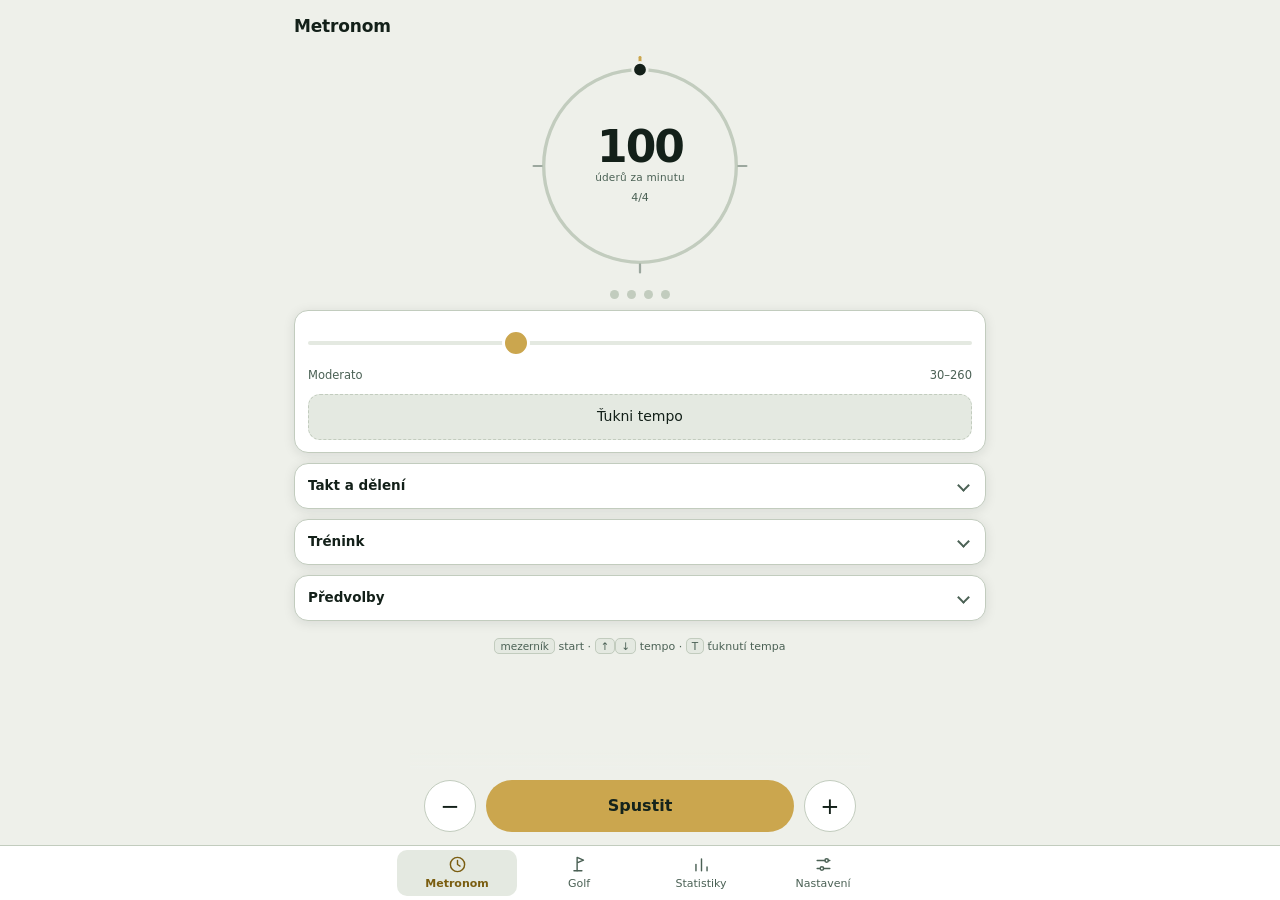
==== commit 9e5d0671: "Aktualizace na verzi z počítače (v4) Co-Authored-By: Claude Opus 5.5 <noreply@anthropic.com> Claude-" ====
--- a/index.html
+++ b/index.html
@@ -34,8 +34,7 @@
         <circle class="ring-bg" cx="100" cy="100" r="86"></circle>
         <path class="ring-fill" id="mRing" d=""></path>
         <g id="mTicks"></g>
-        <line class="hand" id="mHand" x1="100" y1="100" x2="100" y2="26"></line>
-        <circle class="hub" cx="100" cy="100" r="4.5"></circle>
+        <circle class="puck" id="mPuck" cx="100" cy="14" r="6.5"></circle>
       </svg>
       <div class="readout">
         <div class="big" id="mBig">100</div>
@@ -74,7 +73,7 @@
           <select id="beats"></select>
         </div>
         <div class="row"><div class="stack"><span class="lbl" id="subLbl">Dělení doby</span></div></div>
-        <div class="seg" id="subSeg" role="group" aria-labelledby="subLbl" style="margin-top:-6px">
+        <div class="seg" id="subSeg" role="group" aria-labelledby="subLbl">
           <button type="button" data-sub="1" aria-label="Dělení doby: Čtvrtky" aria-pressed="true">Čtvrtky</button>
           <button type="button" data-sub="2" aria-label="Dělení doby: Osminy" aria-pressed="false">Osminy</button>
           <button type="button" data-sub="3" aria-label="Dělení doby: Triola" aria-pressed="false">Triola</button>
@@ -176,8 +175,7 @@
         <circle class="ring-bg" cx="100" cy="100" r="86"></circle>
         <path class="ring-fill" id="gRing" d=""></path>
         <g id="gTicks"></g>
-        <line class="hand" id="gHand" x1="100" y1="100" x2="100" y2="26"></line>
-        <circle class="hub" cx="100" cy="100" r="4.5"></circle>
+        <circle class="puck" id="gPuck" cx="100" cy="14" r="6.5"></circle>
       </svg>
       <div class="readout">
         <div class="big" id="gBig">24/8</div>
@@ -360,7 +358,7 @@
         <div class="stack"><span class="lbl" id="themeLbl">Motiv</span>
           <span class="hint">Na slunci se hodí světlý</span></div>
       </div>
-      <div class="seg" id="themeSeg" role="group" aria-labelledby="themeLbl" style="margin-top:4px">
+      <div class="seg" id="themeSeg" role="group" aria-labelledby="themeLbl">
         <button type="button" data-theme="auto" aria-pressed="true">Systém</button>
         <button type="button" data-theme="light" aria-pressed="false">Světlý</button>
         <button type="button" data-theme="dark" aria-pressed="false">Tmavý</button>
@@ -450,10 +448,10 @@
 </div>
 
 <nav class="nav" role="tablist" aria-label="Hlavní navigace">
-  <button type="button" id="tab-music"    role="tab" aria-selected="true"  aria-controls="view-music"><span class="ic" aria-hidden="true">◴</span>Metronom</button>
-  <button type="button" id="tab-golf"     role="tab" aria-selected="false" aria-controls="view-golf"><span class="ic" aria-hidden="true">⛳</span>Golf</button>
-  <button type="button" id="tab-stats"    role="tab" aria-selected="false" aria-controls="view-stats"><span class="ic" aria-hidden="true">▥</span>Statistiky</button>
-  <button type="button" id="tab-settings" role="tab" aria-selected="false" aria-controls="view-settings"><span class="ic" aria-hidden="true">⚙</span>Nastavení</button>
+  <button type="button" id="tab-music"    role="tab" aria-selected="true"  aria-controls="view-music"><span class="ic"><svg viewBox="0 0 24 24" aria-hidden="true"><circle cx="12" cy="12" r="9"/><path d="M12 7v5l3.2 2"/></svg></span>Metronom</button>
+  <button type="button" id="tab-golf"     role="tab" aria-selected="false" aria-controls="view-golf"><span class="ic"><svg viewBox="0 0 24 24" aria-hidden="true"><path d="M9 20V3l8 3.5L9 10"/><path d="M5 20h10"/></svg></span>Golf</button>
+  <button type="button" id="tab-stats"    role="tab" aria-selected="false" aria-controls="view-stats"><span class="ic"><svg viewBox="0 0 24 24" aria-hidden="true"><path d="M5 20V12"/><path d="M12 20V5"/><path d="M19 20v-5"/></svg></span>Statistiky</button>
+  <button type="button" id="tab-settings" role="tab" aria-selected="false" aria-controls="view-settings"><span class="ic"><svg viewBox="0 0 24 24" aria-hidden="true"><path d="M4 7h10M18 7h2M4 17h4M12 17h8"/><circle cx="16" cy="7" r="2.2"/><circle cx="10" cy="17" r="2.2"/></svg></span>Nastavení</button>
 </nav>
 
 <dialog id="confirmDlg" aria-labelledby="confirmTitle">
--- a/styles.css
+++ b/styles.css
@@ -62,10 +62,16 @@
 [hidden]{display:none !important}
 .sr{position:absolute;width:1px;height:1px;padding:0;margin:-1px;overflow:hidden;clip:rect(0 0 0 0);white-space:nowrap;border:0}
 
+/* neprůhledný pruh pod stavovou lištou — obsah pod ni jinak prosvítá */
+body::before{
+  content:"";position:fixed;top:0;left:0;right:0;z-index:50;
+  height:env(safe-area-inset-top,0px);background:var(--bg);pointer-events:none
+}
+
 /* ---------- rozvržení ---------- */
 .app{
   max-width:460px;margin:0 auto;
-  padding:max(10px,env(safe-area-inset-top)) 14px calc(84px + env(safe-area-inset-bottom));
+  padding:max(10px,env(safe-area-inset-top)) 14px calc(156px + env(safe-area-inset-bottom));
 }
 @media (min-width:760px){ .app{max-width:720px} }
 
@@ -85,21 +91,21 @@
   padding:5px 2px;border-radius:10px;font-size:11px;color:var(--muted);
 }
 .nav button[aria-selected="true"]{color:var(--accent-text);font-weight:600;background:var(--surface2)}
-.nav .ic{font-size:17px;line-height:1}
+.nav .ic{display:block;width:19px;height:19px}
+.nav .ic svg{width:100%;height:100%;display:block;fill:none;stroke:currentColor;stroke-width:1.8;stroke-linecap:round;stroke-linejoin:round}
 
 /* ---------- ciferník ---------- */
 .dial{position:relative;width:min(58vw,224px);aspect-ratio:1/1;margin:2px auto 0}
 .dial svg{position:absolute;inset:0;width:100%;height:100%;overflow:visible}
-.readout{position:absolute;inset:0;display:flex;flex-direction:column;align-items:center;justify-content:center;text-align:center;padding:0 12%}
-.big{font-size:clamp(36px,12vw,52px);font-weight:700;letter-spacing:-.045em;line-height:.95;font-variant-numeric:tabular-nums}
+.readout{position:absolute;inset:0;display:flex;flex-direction:column;align-items:center;justify-content:center;text-align:center;padding:0 17%}
+.big{font-size:clamp(32px,10.5vw,44px);font-weight:700;letter-spacing:-.045em;line-height:.95;font-variant-numeric:tabular-nums}
 .big-label{font-size:10.5px;color:var(--muted);letter-spacing:.02em;line-height:1.25;margin-top:3px}
 .big-note{font-size:11px;color:var(--muted);margin-top:6px;min-height:1.3em;font-variant-numeric:tabular-nums}
 .ring-bg{fill:none;stroke:var(--line);stroke-width:3}
 .ring-fill{fill:none;stroke:var(--accent);stroke-width:3.5;stroke-linecap:round}
-.tickline{stroke:var(--muted);stroke-width:2;stroke-linecap:round;opacity:.55}
-.tickline.on{stroke:var(--accent);stroke-width:3;opacity:1}
-.hand{stroke:var(--text);stroke-width:2.5;stroke-linecap:round}
-.hub{fill:var(--accent)}
+.tickline{stroke:var(--muted);stroke-width:2;stroke-linecap:round;opacity:.5}
+.tickline.on{stroke:var(--accent);stroke-width:2.6;opacity:1}
+.puck{fill:var(--text);stroke:var(--bg);stroke-width:2.5}
 .pulse{fill:var(--accent);opacity:0}
 .pulse.hit{animation:flash .34s ease-out}
 @keyframes flash{from{opacity:.22}to{opacity:0}}
@@ -122,7 +128,17 @@
 .ratiobar i:last-child{background:var(--impact)}
 
 /* ---------- ovládání ---------- */
-.transport{display:flex;align-items:center;gap:10px;margin:14px 0 0}
+.transport{
+  display:flex;align-items:center;gap:10px;
+  position:fixed;left:0;right:0;z-index:25;
+  bottom:calc(56px + env(safe-area-inset-bottom));
+  max-width:460px;margin:0 auto;
+  padding:10px 14px 12px;background:var(--bg)
+}
+.transport::before{
+  content:"";position:absolute;left:0;right:0;top:-20px;height:20px;pointer-events:none;
+  background:linear-gradient(to top,var(--bg),transparent)
+}
 .step{
   flex:0 0 52px;height:52px;border-radius:50%;
   background:var(--surface);border:1px solid var(--line);
@@ -138,6 +154,8 @@
 
 .card{background:var(--surface);border:1px solid var(--line);border-radius:var(--r);padding:12px 13px;margin-top:10px;box-shadow:var(--shadow)}
 .row{display:flex;align-items:center;justify-content:space-between;gap:12px}
+.row.rng{align-items:flex-start}
+.row.rng .val{line-height:1.3}
 .row + .row{margin-top:12px}
 .stack{display:flex;flex-direction:column;gap:1px;flex:1;min-width:0}
 .lbl{font-size:13.5px}
@@ -191,7 +209,7 @@
 .chip .x{margin-left:8px;font-size:15px;line-height:1;opacity:.7}
 .grouplbl{width:100%;font-size:11.5px;color:var(--muted);margin:8px 0 -2px}
 
-.seg{display:flex;gap:6px;flex-wrap:wrap}
+.seg{display:flex;gap:6px;flex-wrap:wrap;margin:6px 0 2px}
 .seg button{min-height:40px;padding:8px 11px;border-radius:10px;background:var(--surface2);border:1px solid var(--line);font-size:13px}
 .seg button[aria-pressed="true"]{background:var(--accent);color:var(--accent-ink);border-color:var(--accent);font-weight:600}
 
@@ -249,7 +267,7 @@
 
 @media (max-height:700px){
   .dial{width:min(48vw,178px)}
-  .big{font-size:clamp(32px,10.5vw,42px)}
+  .big{font-size:clamp(28px,9vw,38px)}
   .step{flex:0 0 46px;height:46px;font-size:21px}
   .play{min-height:46px;font-size:15px}
 }
